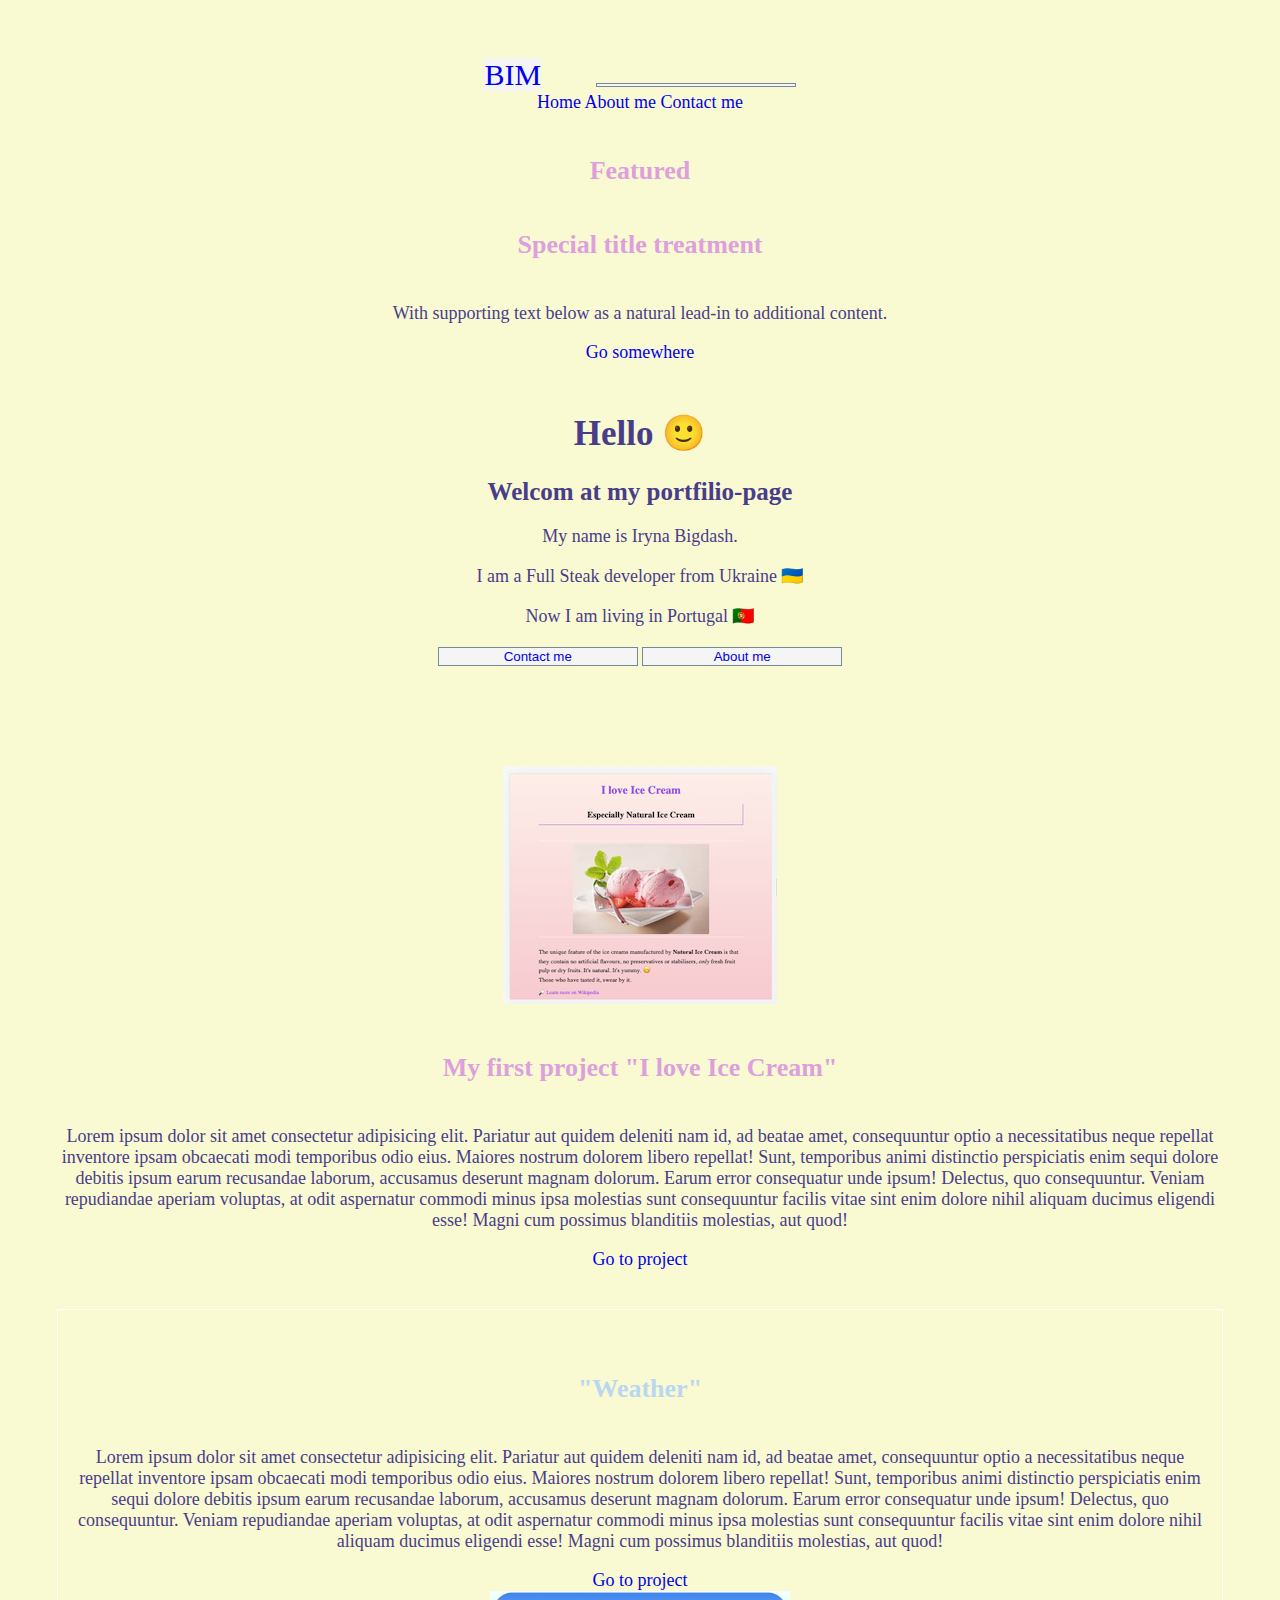
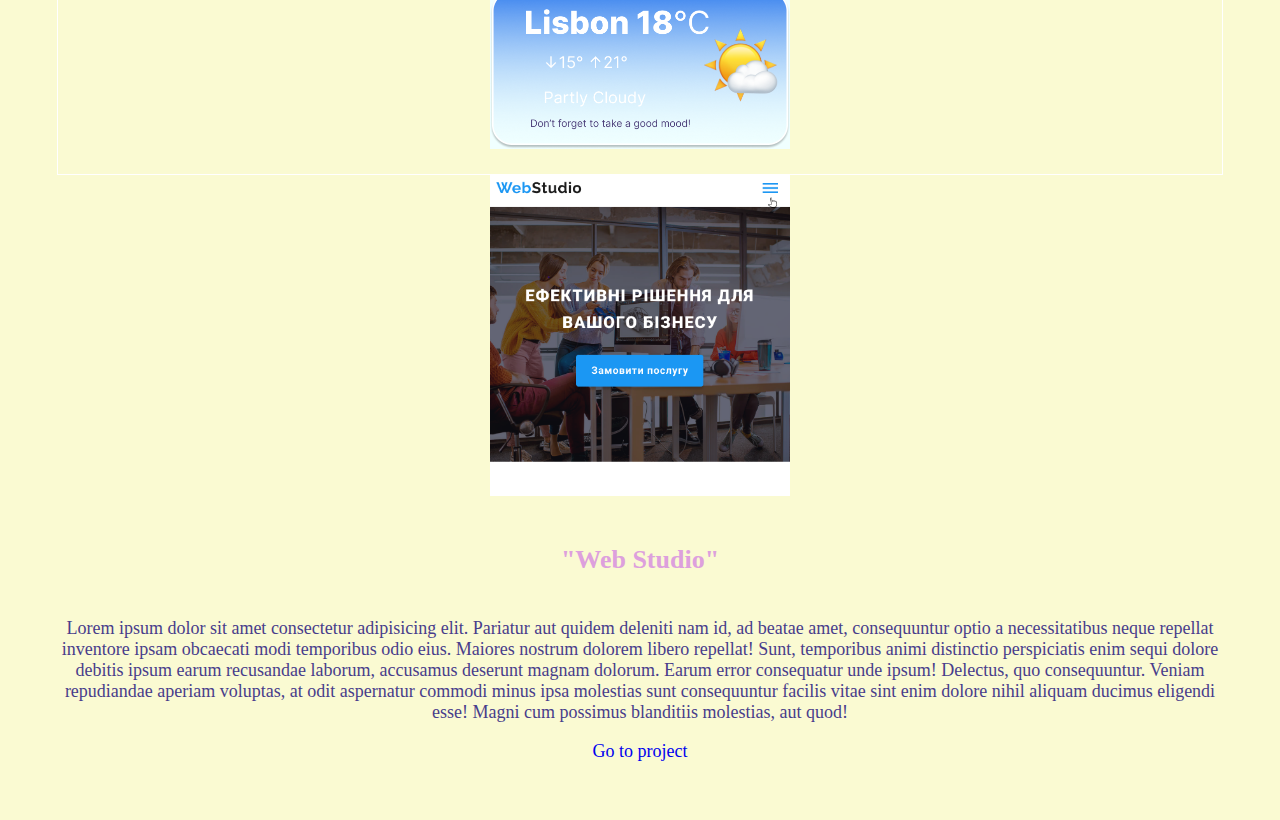
==== index.html @ 18ed6f8b "created all folders" ====
<!DOCTYPE html>
<html lang="en">
  <head>
    <meta charset="UTF-8" />
    <meta name="viewport" content="width=device-width, initial-scale=1.0" />
    <meta http-equiv="X-UA-Compatible" content="ie=edge" />
    <!-- CSS only -->
<link href="https://cdn.jsdelivr.net/npm/bootstrap@5.2.3/dist/css/bootstrap.min.css" rel="stylesheet" integrity="sha384-rbsA2VBKQhggwzxH7pPCaAqO46MgnOM80zW1RWuH61DGLwZJEdK2Kadq2F9CUG65" crossorigin="anonymous">
<!-- JavaScript Bundle with Popper -->
<script src="https://cdn.jsdelivr.net/npm/bootstrap@5.2.3/dist/js/bootstrap.bundle.min.js" integrity="sha384-kenU1KFdBIe4zVF0s0G1M5b4hcpxyD9F7jL+jjXkk+Q2h455rYXK/7HAuoJl+0I4" crossorigin="anonymous"></script>
    <title>My Portfolio</title>
    <link rel="stylesheet" href="./src/style.css" />
  </head>
  <body>
    <header>
      <nav class="navbar navbar-expand-lg navbar-dark bg-primary">
        <div class="container-fluid">
          <a class="nav-link my-logo" href="./index.html">BIM</a>
          <button
            class="navbar-toggler"
            type="button"
            data-bs-toggle="collapse"
            data-bs-target="#navbarNavAltMarkup"
            aria-controls="navbarNavAltMarkup"
            aria-expanded="false"
            aria-label="Toggle navigation">
            <span class="navbar-toggler-icon"></span>
          </button>
          <div class="collapse navbar-collapse" id="navbarNavAltMarkup">
            <div class="navbar-nav">
              <a class="nav-link active" aria-current="page" href="./index.html">Home</a>
              <a class="nav-link" href="./about-me.html"
                >About me </a>
              <a class="nav-link" href="./about-me.html#contact"
                >Contact me</a>
            </div>
          </div>
        </div>
      </nav>
    </header>
    <div class="card">
      <h5 class="card-header">Featured</h5>
      <div class="card-body">
        <h5 class="card-title">Special title treatment</h5>
        <p class="card-text">With supporting text below as a natural lead-in to additional content.</p>
        <a href="#" class="btn btn-primary">Go somewhere</a>
      </div>
    </div>
    <main>
<!-- hero -->



      <section>

    <h1>
      Hello 🙂
    </h1>
    <h2>Welcom at my portfilio-page</h2>
    <p>My name is Iryna Bigdash.</p>
    <p>I am a Full Steak developer from Ukraine 🇺🇦</p>
    <p>Now I am living in Portugal 🇵🇹</p>

    <div class="buttons gap-2">
      <button type="button">
        <a href="/about-me.html#contact">Contact me</a>
      </button>
      <button type="button">
        <a href="/about-me.html">About me</a>
      </button>
    </div>
          
    <div class="row g-5 position-relative">
      <div class="col-sm-4 mb-sm-0 p-sm-4">
        <img src="./image/icecream-project.png" class="w-70 project-img" alt="Ice Cream project">
      </div>
      <div class="col-sm-8 p-4 ps-sm-0 pl-5">
        <h5 class="mt-0">My first project "I love Ice Cream"</h5>
        <p>Lorem ipsum dolor sit amet consectetur adipisicing elit. Pariatur aut quidem deleniti nam id, ad beatae amet, consequuntur optio a necessitatibus neque repellat inventore ipsam obcaecati modi temporibus odio eius.
        Maiores nostrum dolorem libero repellat! Sunt, temporibus animi distinctio perspiciatis enim sequi dolore debitis ipsum earum recusandae laborum, accusamus deserunt magnam dolorum. Earum error consequatur unde ipsum! Delectus, quo consequuntur.
        Veniam repudiandae aperiam voluptas, at odit aspernatur commodi minus ipsa molestias sunt consequuntur facilis vitae sint enim dolore nihil aliquam ducimus eligendi esse! Magni cum possimus blanditiis molestias, aut quod!
      </p>
        <a href="https://s3.amazonaws.com/shecodesio-production/challenge_submissions/files/001/183/980/original/HW_week3.html?1664830652"  target="_blank"
        class="stretched-link">
          Go to project</a>
      </div>
    </div>
           
    <div class="row g-0 position-relative weather">
      <div class="col-sm-8 p-4 ps-sm-0">
        <h5 class="mt-0 weather-tittle">"Weather"</h5>
        <p>Lorem ipsum dolor sit amet consectetur adipisicing elit. Pariatur aut quidem deleniti nam id, ad beatae amet, consequuntur optio a necessitatibus neque repellat inventore ipsam obcaecati modi temporibus odio eius.
        Maiores nostrum dolorem libero repellat! Sunt, temporibus animi distinctio perspiciatis enim sequi dolore debitis ipsum earum recusandae laborum, accusamus deserunt magnam dolorum. Earum error consequatur unde ipsum! Delectus, quo consequuntur.
        Veniam repudiandae aperiam voluptas, at odit aspernatur commodi minus ipsa molestias sunt consequuntur facilis vitae sint enim dolore nihil aliquam ducimus eligendi esse! Magni cum possimus blanditiis molestias, aut quod!
      </p>
        <a href="https://capable-malabi-820ddb.netlify.app" target="_blank"
        class="stretched-link" >
          Go to project</a>
      </div>
      <div class="col-sm-4 mb-sm-0 p-sm-5">
        <img src="./image/Weather.png" class="w-70 project-img mt-lg-4" alt="Weather-app progect" width="300px">
      </div>
    </div>

    <div class="row g-0 position-relative">
      <div class="col-sm-4 mb-sm-0 p-sm-4">
        <img src="./image/webstudio.png" class="w-70 project-img" alt="WebStudio project" width="300px">
      </div>

      <div class="col-sm-7 p-4 ps-sm-0">
        <h5 class="mt-0">"Web Studio"</h5>
        <p>Lorem ipsum dolor sit amet consectetur adipisicing elit. Pariatur aut quidem deleniti nam id, ad beatae amet, consequuntur optio a necessitatibus neque repellat inventore ipsam obcaecati modi temporibus odio eius.
        Maiores nostrum dolorem libero repellat! Sunt, temporibus animi distinctio perspiciatis enim sequi dolore debitis ipsum earum recusandae laborum, accusamus deserunt magnam dolorum. Earum error consequatur unde ipsum! Delectus, quo consequuntur.
        Veniam repudiandae aperiam voluptas, at odit aspernatur commodi minus ipsa molestias sunt consequuntur facilis vitae sint enim dolore nihil aliquam ducimus eligendi esse! Magni cum possimus blanditiis molestias, aut quod!
      </p>
        <a href="https://iryna-bigdash.github.io/goit-markup-hw-08/" target="_blank"
        class="stretched-link">
          Go to project</a>
      </div>
    </div>
  </main>
  </body>
</html>
---- src/style.css ----
:root {
    --main-text-color: darkslateblue;
    --main-font: Georgia, "Times New Roman", Times, serif;
    --main-font-size: 18px;
    --main-background: lightgoldenrodyellow;
  }
  
  body {
    color: var(--main-text-color);
    background-color: var(--main-background);
    text-align: center;
    padding: 50px;
    font-family: var(--main-font);
    font-size: var(--main-font-size);
  }
  h1 {
    font-size: 35px;
    margin-top: 50px;
  }
  h2 {
    font-size: 25px;
  }
  h5 {
    font-size: 26px;
    font-weight: bold;
    color: plum;
    border-bottom: white;
   
  }
  button {
    width: 200px;
    border: 1px solid lightslategray;
    background-color: whitesmoke;
    color: blue;
  }
  button:hover a,
  button:focus a {
    color: whitesmoke;
  }
  a {
    text-decoration: none;
  }
  button:hover,
  button:focus {
    background-color: blue;
    border: 1px solid white;
  }
  .buttons {
    margin-bottom: 100px;
  }
  .personal-information {
    display: flex;
    justify-content: space-between;
  }
  .personal-information p {
    width: 600px;
    margin: 20px;
    padding: 20px;
  }
  .my-logo {
    font-size: 30px;
    background-color: whitesmoke;
    margin-right: 50px;
  }
  .project-img {
    background-color: azure;
  }
  .weather {
    outline: 1px solid white;
    padding: 20px;
    margin-top: 40px;
   
  }
  .weather-tittle {
    color: rgb(185, 215, 241);
  }
  .section-projects {
    text-align: start;
  }
.works-list {
  display: flex;
  gap: 60px;
  justify-content: center;
}
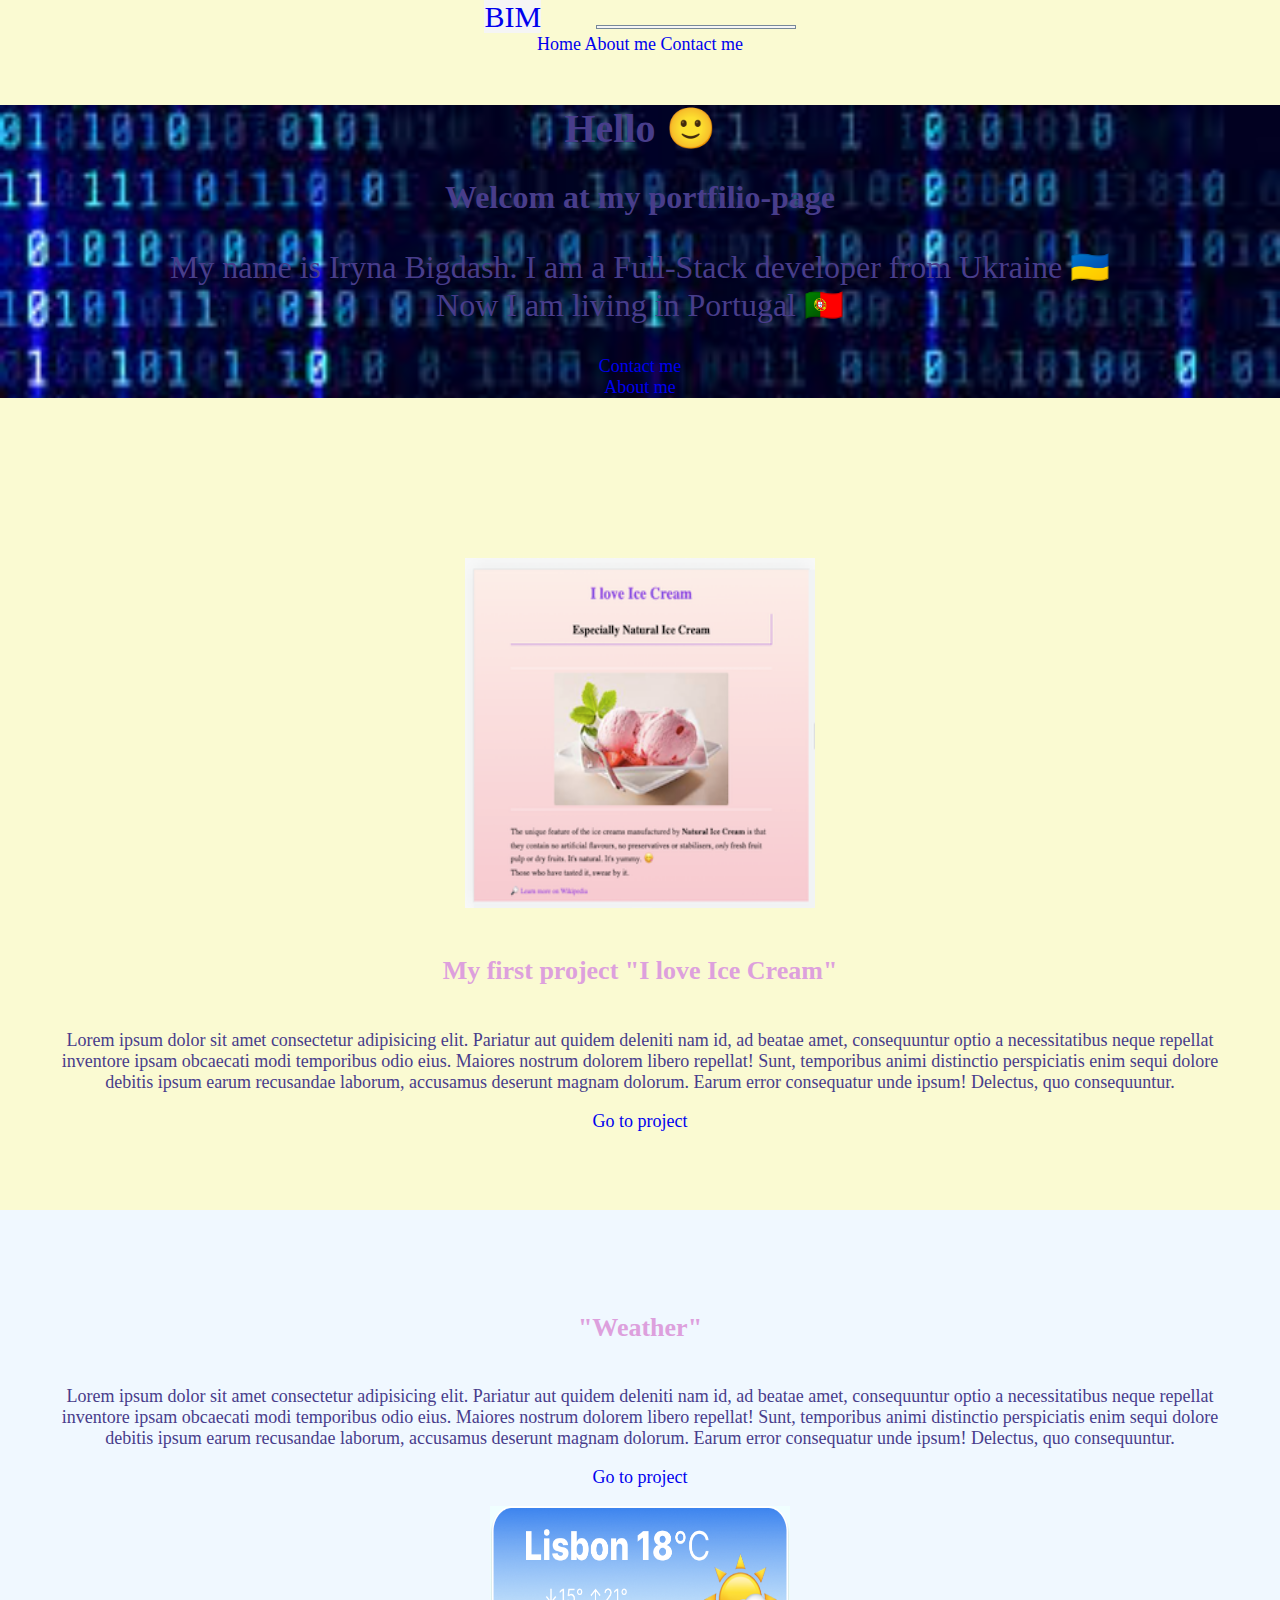
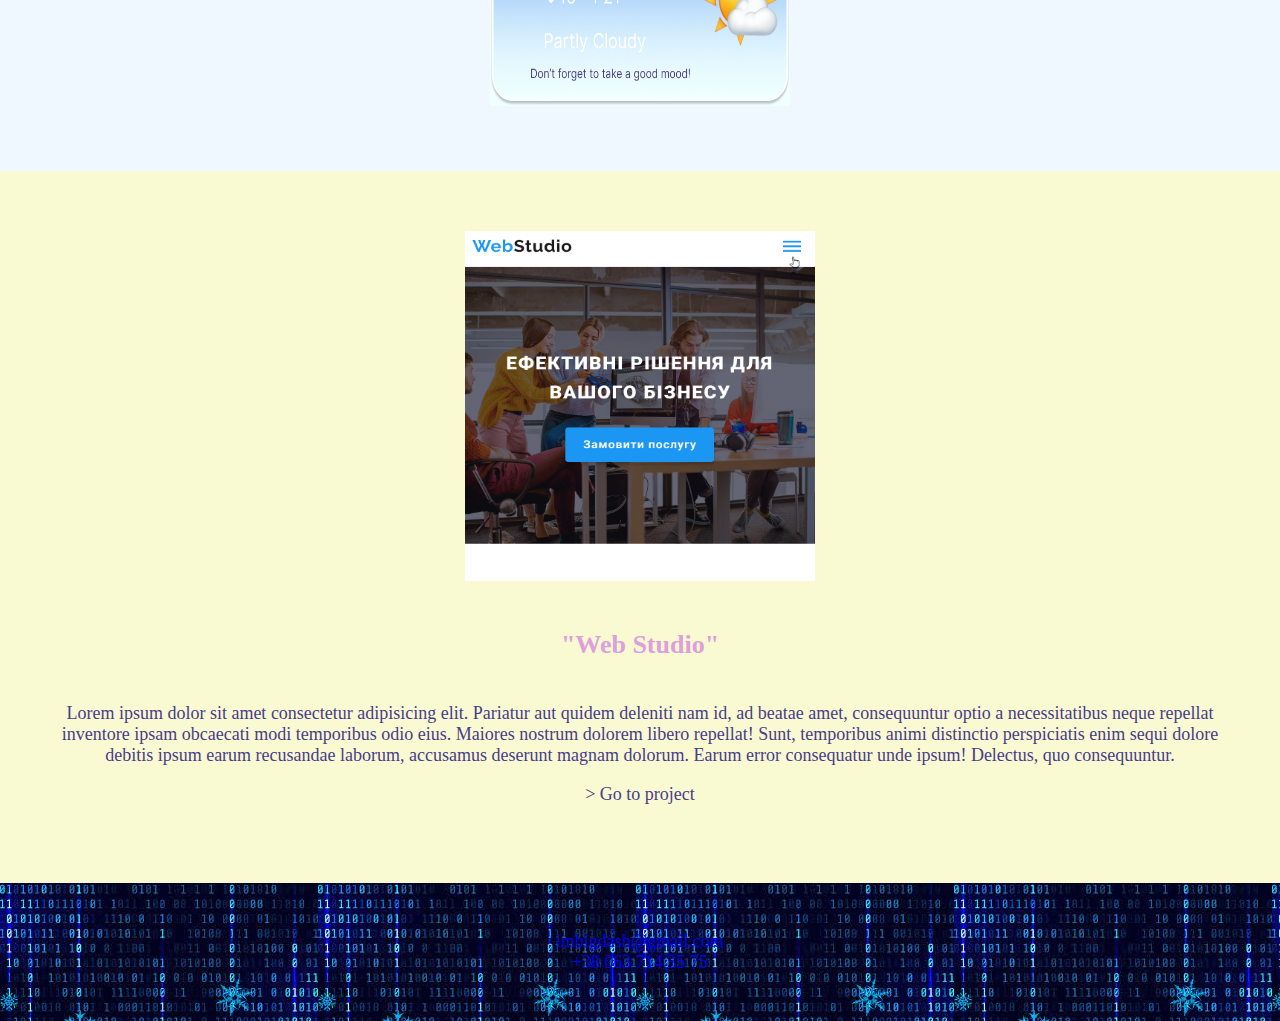
==== commit 01038b4d: "added content" ====
--- a/index.html
+++ b/index.html
@@ -1,123 +1,150 @@
 <!DOCTYPE html>
 <html lang="en">
-  <head>
-    <meta charset="UTF-8" />
-    <meta name="viewport" content="width=device-width, initial-scale=1.0" />
-    <meta http-equiv="X-UA-Compatible" content="ie=edge" />
-    <!-- CSS only -->
-<link href="https://cdn.jsdelivr.net/npm/bootstrap@5.2.3/dist/css/bootstrap.min.css" rel="stylesheet" integrity="sha384-rbsA2VBKQhggwzxH7pPCaAqO46MgnOM80zW1RWuH61DGLwZJEdK2Kadq2F9CUG65" crossorigin="anonymous">
-<!-- JavaScript Bundle with Popper -->
-<script src="https://cdn.jsdelivr.net/npm/bootstrap@5.2.3/dist/js/bootstrap.bundle.min.js" integrity="sha384-kenU1KFdBIe4zVF0s0G1M5b4hcpxyD9F7jL+jjXkk+Q2h455rYXK/7HAuoJl+0I4" crossorigin="anonymous"></script>
-    <title>My Portfolio</title>
-    <link rel="stylesheet" href="./src/style.css" />
-  </head>
-  <body>
-    <header>
-      <nav class="navbar navbar-expand-lg navbar-dark bg-primary">
-        <div class="container-fluid">
-          <a class="nav-link my-logo" href="./index.html">BIM</a>
-          <button
-            class="navbar-toggler"
-            type="button"
-            data-bs-toggle="collapse"
-            data-bs-target="#navbarNavAltMarkup"
-            aria-controls="navbarNavAltMarkup"
-            aria-expanded="false"
-            aria-label="Toggle navigation">
-            <span class="navbar-toggler-icon"></span>
-          </button>
-          <div class="collapse navbar-collapse" id="navbarNavAltMarkup">
-            <div class="navbar-nav">
-              <a class="nav-link active" aria-current="page" href="./index.html">Home</a>
-              <a class="nav-link" href="./about-me.html"
-                >About me </a>
-              <a class="nav-link" href="./about-me.html#contact"
-                >Contact me</a>
-            </div>
+
+<head>
+  <meta charset="UTF-8" />
+  <meta name="viewport" content="width=device-width, initial-scale=1.0" />
+  <meta http-equiv="X-UA-Compatible" content="ie=edge" />
+  <!-- CSS only -->
+  <link href="https://cdn.jsdelivr.net/npm/bootstrap@5.2.3/dist/css/bootstrap.min.css" rel="stylesheet"
+    integrity="sha384-rbsA2VBKQhggwzxH7pPCaAqO46MgnOM80zW1RWuH61DGLwZJEdK2Kadq2F9CUG65" crossorigin="anonymous">
+  <!-- JavaScript Bundle with Popper -->
+  <script src="https://cdn.jsdelivr.net/npm/bootstrap@5.2.3/dist/js/bootstrap.bundle.min.js"
+    integrity="sha384-kenU1KFdBIe4zVF0s0G1M5b4hcpxyD9F7jL+jjXkk+Q2h455rYXK/7HAuoJl+0I4"
+    crossorigin="anonymous"></script>
+  <title>Portfolio Bigdash Iryna</title>
+  <link rel="stylesheet" href="./src/style.css" />
+</head>
+
+<body>
+  <header>
+    <nav class="navbar navbar-expand-lg navbar-dark bg-primary">
+      <div class="container-fluid">
+        <a class="nav-link my-logo" href="./index.html">BIM</a>
+        <button class="navbar-toggler" type="button" data-bs-toggle="collapse" data-bs-target="#navbarNavAltMarkup"
+          aria-controls="navbarNavAltMarkup" aria-expanded="false" aria-label="Toggle navigation">
+          <span class="navbar-toggler-icon"></span>
+        </button>
+        <div class="collapse navbar-collapse" id="navbarNavAltMarkup">
+          <div class="navbar-nav">
+            <a class="nav-link active" aria-current="page" href="./index.html">Home</a>
+            <a class="nav-link" href="./about-me.html">About me </a>
+            <a class="nav-link " href="./about-me.html#contact">Contact me</a>
           </div>
         </div>
-      </nav>
-    </header>
-    <div class="card">
-      <h5 class="card-header">Featured</h5>
-      <div class="card-body">
-        <h5 class="card-title">Special title treatment</h5>
-        <p class="card-text">With supporting text below as a natural lead-in to additional content.</p>
-        <a href="#" class="btn btn-primary">Go somewhere</a>
+      </div>
+    </nav>
+    <div class="card greeting">
+      <div class="greeting__text">
+        <h1 class="card-header text-white">Hello 🙂</h1>
+        <h2 class="card-title text-white">Welcom at my portfilio-page</h2>
+        <p class="card-text text-white"> My name is Iryna Bigdash. I am a Full-Stack developer from Ukraine 🇺🇦 </br> Now I am
+          living in Portugal 🇵🇹</p>
+        <ul class="buttons d-flex">
+          <li><a href="./about-me.html#contact" class="btn btn-primary">Contact me</a></li>
+          <li><a href="./about-me.html" class="btn btn-primary">About me</a></li>
+        </ul>
       </div>
     </div>
-    <main>
-<!-- hero -->
+  </header>
+  <main>
+    <section class="project-icecream">
+      <div class="d-block d-md-flex gap-3 projects__thumb">
+        <a target="_blank" class="projects__link" href="https://s3.amazonaws.com/shecodesio-production/challenge_submissions/files/001/183/980/original/HW_week3.html?1664830652">
+          <img src="./image/icecream-project.png" 
+          class="project-img" 
+          alt="Ice Cream project"
+          width="350px"
+          height="350px"
+          >
+        </a>
+          <ul class="projects__description">
+            <li><h5 class="project__tittle">My first project "I love Ice Cream"</h5></li>
+            <li><p>Lorem ipsum dolor sit amet consectetur adipisicing elit. Pariatur aut quidem deleniti nam id, ad beatae
+              amet, consequuntur optio a necessitatibus neque repellat inventore ipsam obcaecati modi temporibus odio
+              eius.
+              Maiores nostrum dolorem libero repellat! Sunt, temporibus animi distinctio perspiciatis enim sequi dolore
+              debitis ipsum earum recusandae laborum, accusamus deserunt magnam dolorum. Earum error consequatur unde
+              ipsum! Delectus, quo consequuntur.
+            </p></li>
+            <li><a 
+              target="_blank" 
+              class="projects__link"
+              title="Lading page"
+              href="https://s3.amazonaws.com/shecodesio-production/challenge_submissions/files/001/183/980/original/HW_week3.html?1664830652">
+              Go to project</a></li>
+          </ul>
+      </div>
+    </section>
 
+     <section class="project-weather">
+        <div class="d-block d-md-flex gap-3 projects__thumb">
+          <ul class="projects__description">
+            <li><h5 class="text-primary">"Weather"</h5></li>
+            <li><p>Lorem ipsum dolor sit amet consectetur adipisicing elit. Pariatur aut quidem deleniti nam id, ad beatae
+              amet, consequuntur optio a necessitatibus neque repellat inventore ipsam obcaecati modi temporibus odio
+              eius.
+              Maiores nostrum dolorem libero repellat! Sunt, temporibus animi distinctio perspiciatis enim sequi dolore
+              debitis ipsum earum recusandae laborum, accusamus deserunt magnam dolorum. Earum error consequatur unde
+              ipsum! Delectus, quo consequuntur.</p></li>
+            <li><a href="https://capable-malabi-820ddb.netlify.app" target="_blank" 
+              class="projects__link">
+              Go to project</a></li>
+          </ul>
+          <a href="https://capable-malabi-820ddb.netlify.app" 
+          target="_blank" 
+          class="projects__link"
+          title="App for desktop">
+          <img src="./image/Weather.png" 
+          class="project-img" 
+          alt="Weather-app progect" 
+          width="300px"
+          height="200px">
+          </a>
+        </div>
+      </div>
+    </section>
 
+    <section>
+      <div class="d-block d-md-flex gap-3 projects__thumb">
+        <a href="https://iryna-bigdash.github.io/goit-markup-hw-08/" target="_blank" class="projects__link">
+          <img src="./image/webstudio.png" class="w-70 project-img" alt="WebStudio project" width="350px" height="350px">
+        </a>
+        <ul class="projects__description">
+          <li><h5>"Web Studio"</h5></li>
+          <li><p>Lorem ipsum dolor sit amet consectetur adipisicing elit. Pariatur aut quidem deleniti nam id, ad beatae
+            amet, consequuntur optio a necessitatibus neque repellat inventore ipsam obcaecati modi temporibus odio
+            eius.
+            Maiores nostrum dolorem libero repellat! Sunt, temporibus animi distinctio perspiciatis enim sequi dolore
+            debitis ipsum earum recusandae laborum, accusamus deserunt magnam dolorum. Earum error consequatur unde
+            ipsum! Delectus, quo consequuntur.
+          </p></li>
+          <li><a href="https://iryna-bigdash.github.io/goit-markup-hw-08/" 
+            target="_blank" 
+            class="projects__link"
+            title="Fully Responsive site"></a>
+            >
+            Go to project</a></li>
+      </div>
+    </section>
+  </main>
+  <footer class="footer">
+  <ul class="contacts list">
+        <li class="contacts__item">
+          <a
+            href="mailto:imbigdash@gmail.com"
+            lang="en"
+            class="contacts__link text-white">
+            imbigdash@gmail.com
+          </a>
+        </li>
+        <li class="contacts__item">
+          <a href="tel:+380637143575" class="contacts__link text-white">
+            +38 063 714 35 75
+          </a>
+        </li>
+      </ul>
+  </footer>
+</body>
 
-      <section>
-
-    <h1>
-      Hello 🙂
-    </h1>
-    <h2>Welcom at my portfilio-page</h2>
-    <p>My name is Iryna Bigdash.</p>
-    <p>I am a Full Steak developer from Ukraine 🇺🇦</p>
-    <p>Now I am living in Portugal 🇵🇹</p>
-
-    <div class="buttons gap-2">
-      <button type="button">
-        <a href="/about-me.html#contact">Contact me</a>
-      </button>
-      <button type="button">
-        <a href="/about-me.html">About me</a>
-      </button>
-    </div>
-          
-    <div class="row g-5 position-relative">
-      <div class="col-sm-4 mb-sm-0 p-sm-4">
-        <img src="./image/icecream-project.png" class="w-70 project-img" alt="Ice Cream project">
-      </div>
-      <div class="col-sm-8 p-4 ps-sm-0 pl-5">
-        <h5 class="mt-0">My first project "I love Ice Cream"</h5>
-        <p>Lorem ipsum dolor sit amet consectetur adipisicing elit. Pariatur aut quidem deleniti nam id, ad beatae amet, consequuntur optio a necessitatibus neque repellat inventore ipsam obcaecati modi temporibus odio eius.
-        Maiores nostrum dolorem libero repellat! Sunt, temporibus animi distinctio perspiciatis enim sequi dolore debitis ipsum earum recusandae laborum, accusamus deserunt magnam dolorum. Earum error consequatur unde ipsum! Delectus, quo consequuntur.
-        Veniam repudiandae aperiam voluptas, at odit aspernatur commodi minus ipsa molestias sunt consequuntur facilis vitae sint enim dolore nihil aliquam ducimus eligendi esse! Magni cum possimus blanditiis molestias, aut quod!
-      </p>
-        <a href="https://s3.amazonaws.com/shecodesio-production/challenge_submissions/files/001/183/980/original/HW_week3.html?1664830652"  target="_blank"
-        class="stretched-link">
-          Go to project</a>
-      </div>
-    </div>
-           
-    <div class="row g-0 position-relative weather">
-      <div class="col-sm-8 p-4 ps-sm-0">
-        <h5 class="mt-0 weather-tittle">"Weather"</h5>
-        <p>Lorem ipsum dolor sit amet consectetur adipisicing elit. Pariatur aut quidem deleniti nam id, ad beatae amet, consequuntur optio a necessitatibus neque repellat inventore ipsam obcaecati modi temporibus odio eius.
-        Maiores nostrum dolorem libero repellat! Sunt, temporibus animi distinctio perspiciatis enim sequi dolore debitis ipsum earum recusandae laborum, accusamus deserunt magnam dolorum. Earum error consequatur unde ipsum! Delectus, quo consequuntur.
-        Veniam repudiandae aperiam voluptas, at odit aspernatur commodi minus ipsa molestias sunt consequuntur facilis vitae sint enim dolore nihil aliquam ducimus eligendi esse! Magni cum possimus blanditiis molestias, aut quod!
-      </p>
-        <a href="https://capable-malabi-820ddb.netlify.app" target="_blank"
-        class="stretched-link" >
-          Go to project</a>
-      </div>
-      <div class="col-sm-4 mb-sm-0 p-sm-5">
-        <img src="./image/Weather.png" class="w-70 project-img mt-lg-4" alt="Weather-app progect" width="300px">
-      </div>
-    </div>
-
-    <div class="row g-0 position-relative">
-      <div class="col-sm-4 mb-sm-0 p-sm-4">
-        <img src="./image/webstudio.png" class="w-70 project-img" alt="WebStudio project" width="300px">
-      </div>
-
-      <div class="col-sm-7 p-4 ps-sm-0">
-        <h5 class="mt-0">"Web Studio"</h5>
-        <p>Lorem ipsum dolor sit amet consectetur adipisicing elit. Pariatur aut quidem deleniti nam id, ad beatae amet, consequuntur optio a necessitatibus neque repellat inventore ipsam obcaecati modi temporibus odio eius.
-        Maiores nostrum dolorem libero repellat! Sunt, temporibus animi distinctio perspiciatis enim sequi dolore debitis ipsum earum recusandae laborum, accusamus deserunt magnam dolorum. Earum error consequatur unde ipsum! Delectus, quo consequuntur.
-        Veniam repudiandae aperiam voluptas, at odit aspernatur commodi minus ipsa molestias sunt consequuntur facilis vitae sint enim dolore nihil aliquam ducimus eligendi esse! Magni cum possimus blanditiis molestias, aut quod!
-      </p>
-        <a href="https://iryna-bigdash.github.io/goit-markup-hw-08/" target="_blank"
-        class="stretched-link">
-          Go to project</a>
-      </div>
-    </div>
-  </main>
-  </body>
-</html>
+</html>--- a/src/style.css
+++ b/src/style.css
@@ -9,9 +9,9 @@
     color: var(--main-text-color);
     background-color: var(--main-background);
     text-align: center;
-    padding: 50px;
     font-family: var(--main-font);
     font-size: var(--main-font-size);
+    margin: 0 auto;
   }
   h1 {
     font-size: 35px;
@@ -26,6 +26,10 @@
     color: plum;
     border-bottom: white;
    
+  }
+  section {
+    padding: 60px;
+    
   }
   button {
     width: 200px;
@@ -45,18 +49,25 @@
     background-color: blue;
     border: 1px solid white;
   }
+  ul {
+    list-style: none;
+    padding: 0;
+  }
+
+  image {
+    display: block;
+  }
+  
   .buttons {
     margin-bottom: 100px;
+    gap: 10px;
+    justify-content: center;
   }
   .personal-information {
     display: flex;
     justify-content: space-between;
   }
-  .personal-information p {
-    width: 600px;
-    margin: 20px;
-    padding: 20px;
-  }
+
   .my-logo {
     font-size: 30px;
     background-color: whitesmoke;
@@ -82,5 +93,95 @@
   gap: 60px;
   justify-content: center;
 }
+.greeting {
+  background-color: deepskyblue;
+  background-image: url("/image/bgr.jpeg");
+  background-size: cover;
 
-  +}
+.card-header {
+  font-size: 40px;
+}
+.card-title,
+.card-text {
+  font-size: 32px;
+}
+.project-img {
+  margin-top: 20px;
+  margin-bottom: 20px;
+}
+@media screen and (min-width:768px) {
+  .project-img {
+    margin-top: 0px;
+    margin-bottom: 0px;
+  }
+}
+
+.project-weather {
+background-color: aliceblue;
+}
+.projects__thumb {
+  flex-direction: baseline;
+}
+.project__tittle--nomargin {
+  margin-top: 0px;
+}
+.footer {
+  background-image: url("/image/bgr.jpeg");
+  padding: 30px;
+}
+/* About-me page */
+
+.pessonal-infirmation__list {
+  /* width: 300px; */
+  justify-content: center;
+  margin-top: 30px;
+  background-color: white;
+}
+.networks-item {
+  border-radius: 50%;
+  border-color: aliceblue;
+}
+.personal-information__link {
+  width: 40px;
+  height: 40px;
+  border-radius: 50%;
+
+}
+
+.pessonal-infirmation__icon {
+  width: 30px;
+  height: 30px;
+  border-color: aliceblue;
+  background-color:white;
+  fill: rgb(156, 156, 239);
+  border-radius: 50%;
+}
+.pessonal-infirmation__icon:hover,
+.pessonal-infirmation__icon:focus {
+  background-color: rgb(156, 156, 239);
+  fill: white;
+}
+
+.pessonal-infirmation__icon--reverse {
+  background-color: rgb(156, 156, 239);
+  fill: white;
+}
+.pessonal-infirmation__icon--reverse:hover,
+.pessonal-infirmation__icon--reverse:focus {
+  background-color:white;
+  fill:  rgb(156, 156, 239);
+}
+.instagram {
+ fill: white;
+ background-color: rgb(156, 156, 239);
+  
+}
+@media screen and (min-width:768px) {
+.pessonal-infirmation {
+  justify-content: space-between;
+}
+}
+.contacts-block {
+  justify-content: center;
+}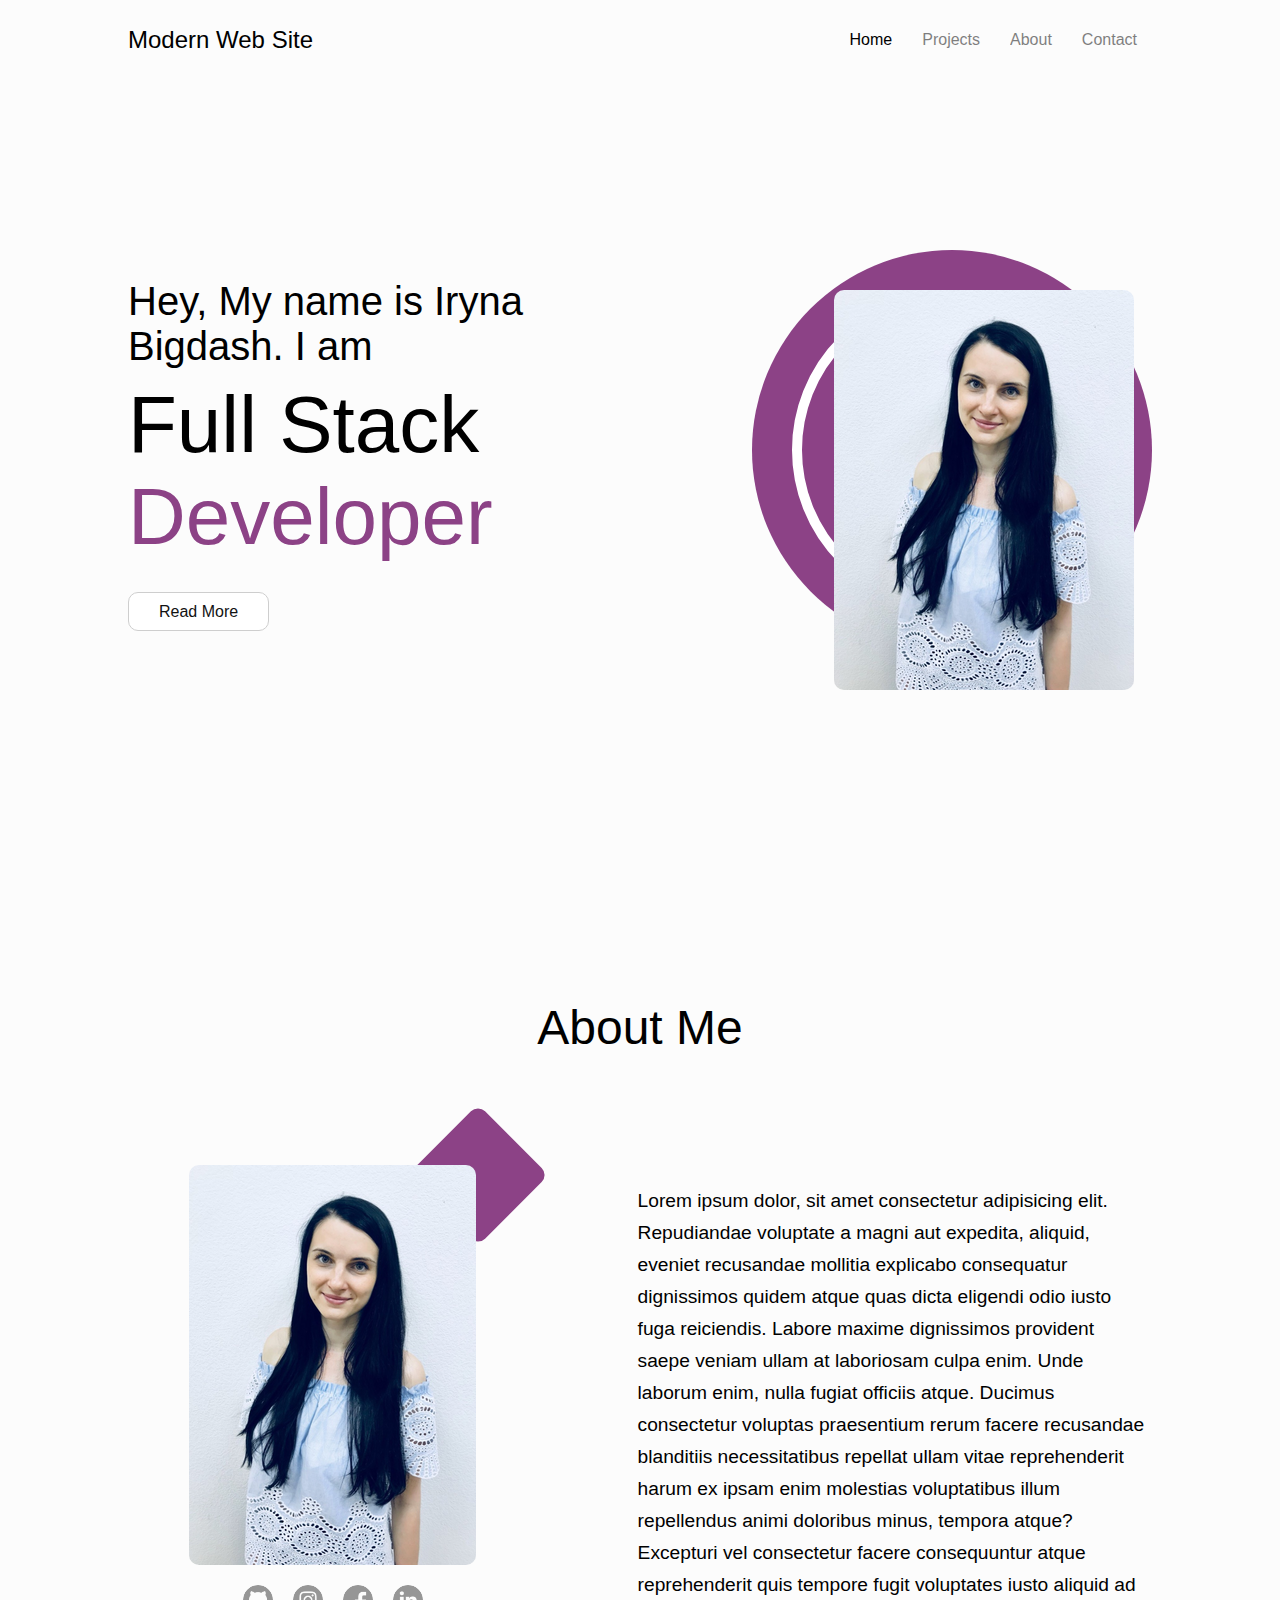
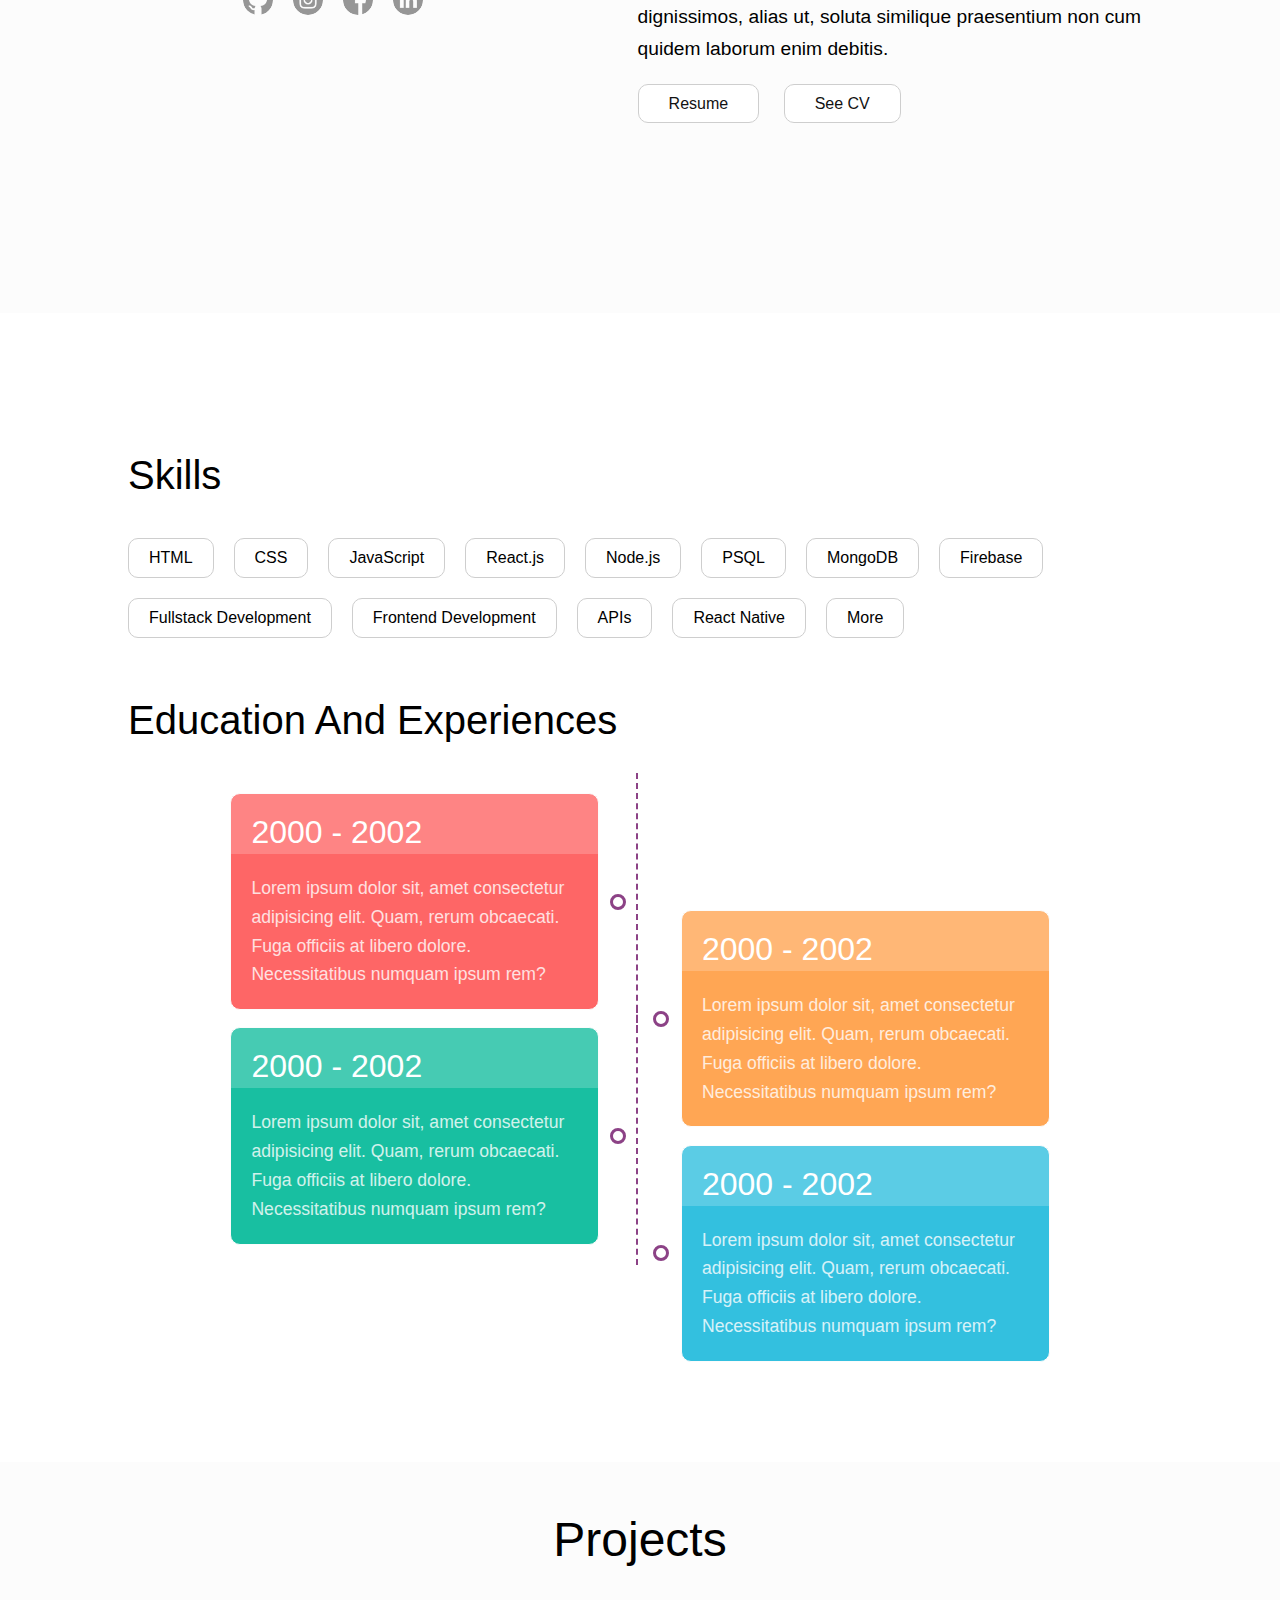
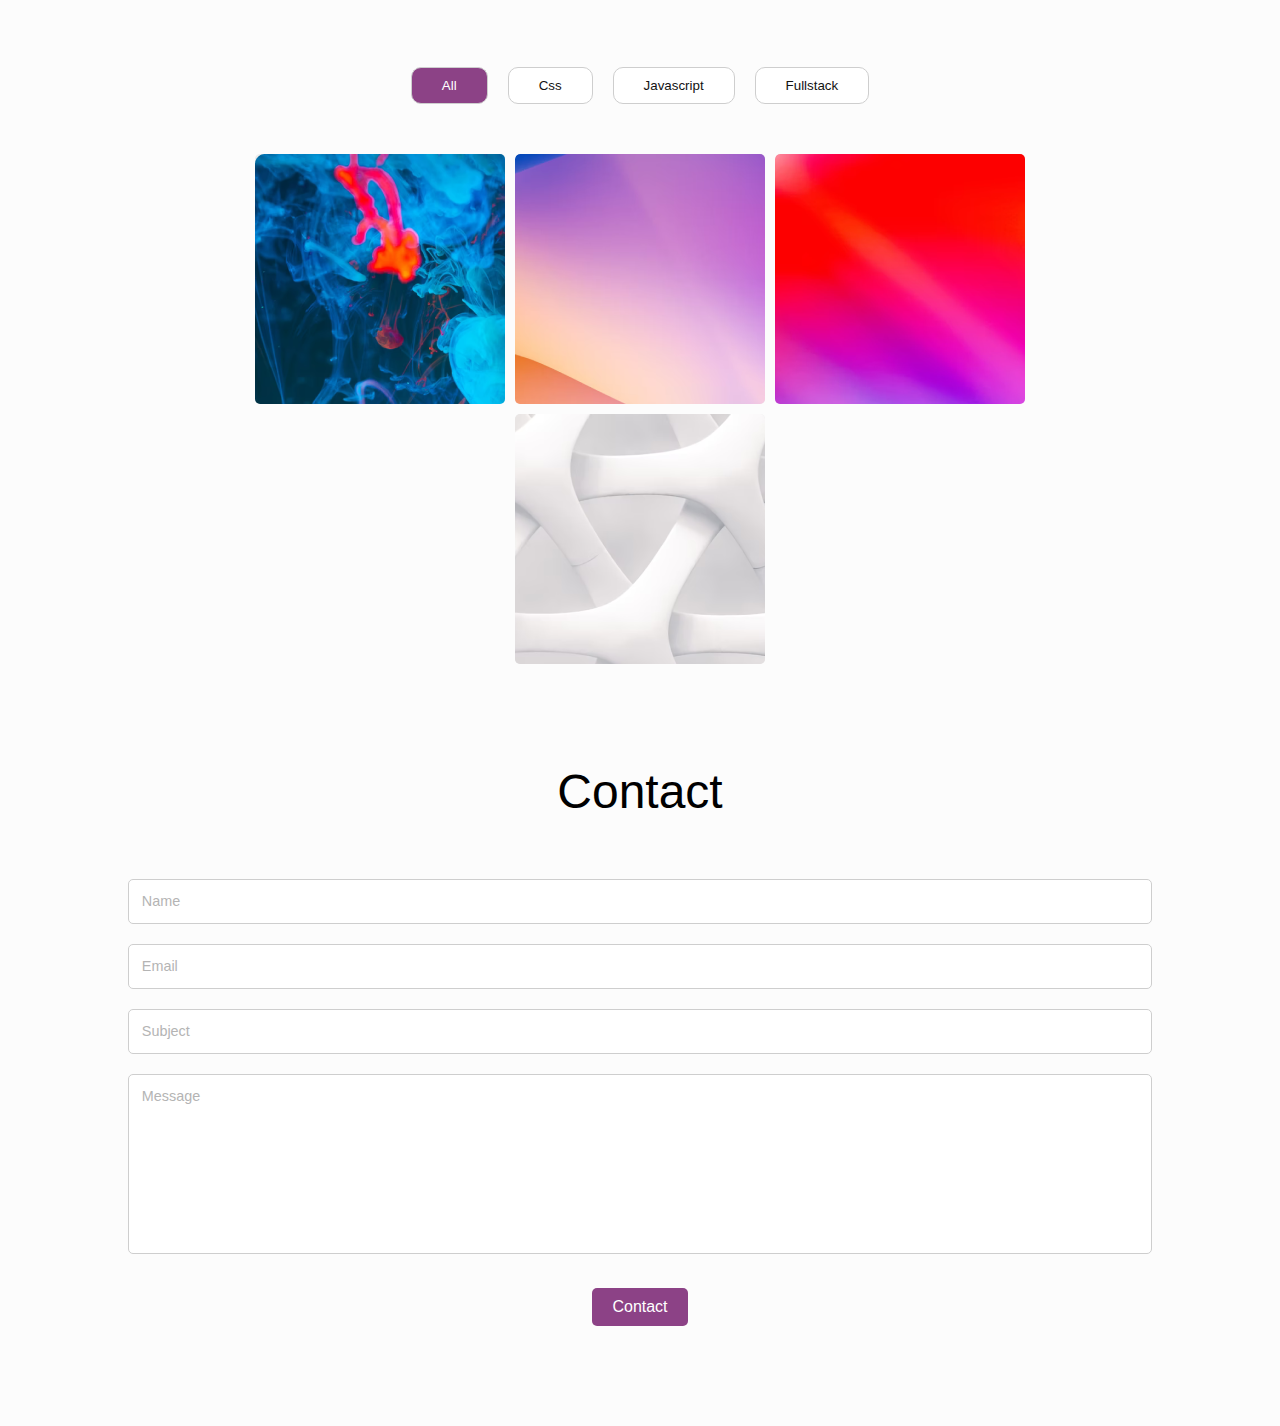
==== commit d400cdc9: "added new style" ====
--- a/index.html
+++ b/index.html
@@ -14,137 +14,153 @@
     crossorigin="anonymous"></script>
   <title>Portfolio Bigdash Iryna</title>
   <link rel="stylesheet" href="./src/style.css" />
+  
 </head>
+  <nav class="navbar">
+    <h1 class="logo">Modern Web Site</h1>
+    <ul class="nav-links-container">
+        <li class="nav-link"><a href="#home-section" class="links active">home</a></li>
+        <li class="nav-link"><a href="#project-section" class="links">projects</a></li>
+        <li class="nav-link"><a href="#about-section" class="links">about</a></li>
+        <li class="nav-link"><a href="#contact-section" class="links">contact</a></li>
+    </ul>
+</nav>
+<header class="header" id="home-section">
+  <div class="content">
+      <h1 class="header-heading">Hey, My name is Iryna Bigdash. I am
+      <span class="brand-name">full stack<span></span> <span>developer</span></span></h1>
+      <a href="#about-section" class="btn">Read more</a>
+  </div>
 
-<body>
-  <header>
-    <nav class="navbar navbar-expand-lg navbar-dark bg-primary">
-      <div class="container-fluid">
-        <a class="nav-link my-logo" href="./index.html">BIM</a>
-        <button class="navbar-toggler" type="button" data-bs-toggle="collapse" data-bs-target="#navbarNavAltMarkup"
-          aria-controls="navbarNavAltMarkup" aria-expanded="false" aria-label="Toggle navigation">
-          <span class="navbar-toggler-icon"></span>
-        </button>
-        <div class="collapse navbar-collapse" id="navbarNavAltMarkup">
-          <div class="navbar-nav">
-            <a class="nav-link active" aria-current="page" href="./index.html">Home</a>
-            <a class="nav-link" href="./about-me.html">About me </a>
-            <a class="nav-link " href="./about-me.html#contact">Contact me</a>
+  <div class="header-img-container">
+      <div class="circle"></div>
+      <img src="./image/foto.png" class="header-img" alt="My photo">
+    
+  </div>
+</header>
+<main>
+<!-- about section -->
+<section id="about-section">
+  <h1 class="heading">about me</h1>
+  <!-- about -->
+  <div class="about-container">
+      <div class="image-container">
+          <div class="square"></div>
+          <img src="./image/foto.png" 
+          class="about-img" 
+          alt="foto Bigdash Irina"
+          >
+          <div class="social-links">
+              <a href="https://github.com/Iryna-Bigdash"><img src="image/github.png" class="social-img" alt="Link to github"></a>
+              <a href="https://instagram.com/i.ris_ha"><img src="image/insta.png" class="social-img" alt=""></a>
+              <a href="https://www.facebook.com/ira.bigdash"><img src="image/fb.png" class="social-img" alt=""></a>
+              <a href="https://www.linkedin.com/in/iryna-bigdash"><img src="image/linked.png" class="social-img" alt=""></a>
           </div>
+      </div>
+
+      <!-- info part -->
+      <div class="info">
+          <p>Lorem ipsum dolor, sit amet consectetur adipisicing elit. Repudiandae voluptate a magni aut expedita, aliquid, eveniet recusandae mollitia explicabo consequatur dignissimos quidem atque quas dicta eligendi odio iusto fuga reiciendis. Labore maxime dignissimos provident saepe veniam ullam at laboriosam culpa enim. Unde laborum enim, nulla fugiat officiis atque. Ducimus consectetur voluptas praesentium rerum facere recusandae blanditiis necessitatibus repellat ullam vitae reprehenderit harum ex ipsam enim molestias voluptatibus illum repellendus animi doloribus minus, tempora atque? Excepturi vel consectetur facere consequuntur atque reprehenderit quis tempore fugit voluptates iusto aliquid ad dignissimos, alias ut, soluta similique praesentium non cum quidem laborum enim debitis.</p>
+          <a href="#" class="btn btn-info">resume</a>
+          <a href="#" class="btn btn-info">see CV</a>
+      </div>
+  </div>
+</section>
+<!-- skills part -->
+<section class="skill-section">
+<h2 class="sub-heading">skills</h2>
+
+<div class="skills">
+    <p class="skill-name">HTML</p>
+    <p class="skill-name">CSS</p>
+    <p class="skill-name">JavaScript</p>
+    <p class="skill-name">React.js</p>
+    <p class="skill-name">Node.js</p>
+    <p class="skill-name">PSQL</p>
+    <p class="skill-name">MongoDB</p>
+    <p class="skill-name">Firebase</p>
+    <p class="skill-name">Fullstack Development</p>
+    <p class="skill-name">Frontend Development</p>
+    <p class="skill-name">APIs</p>
+    <p class="skill-name">React Native</p>
+    <p class="skill-name">More</p>
+</div>
+
+<!-- time line -->
+<h2 class="sub-heading">education and experiences</h2>
+<div class="timeline-container">
+    <div class="card-container">
+        <div class="card">
+            <h1 class="card-title">2000 - 2002</h1>
+            <p class="card-body">Lorem ipsum dolor sit, amet consectetur adipisicing elit. Quam, rerum obcaecati. Fuga officiis at libero dolore. Necessitatibus numquam ipsum rem?</p>
         </div>
+    </div>
+    <div class="card-container">
+      <div class="card">
+          <h1 class="card-title">2000 - 2002</h1>
+          <p class="card-body">Lorem ipsum dolor sit, amet consectetur adipisicing elit. Quam, rerum obcaecati. Fuga officiis at libero dolore. Necessitatibus numquam ipsum rem?</p>
       </div>
-    </nav>
-    <div class="card greeting">
-      <div class="greeting__text">
-        <h1 class="card-header text-white">Hello 🙂</h1>
-        <h2 class="card-title text-white">Welcom at my portfilio-page</h2>
-        <p class="card-text text-white"> My name is Iryna Bigdash. I am a Full-Stack developer from Ukraine 🇺🇦 </br> Now I am
-          living in Portugal 🇵🇹</p>
-        <ul class="buttons d-flex">
-          <li><a href="./about-me.html#contact" class="btn btn-primary">Contact me</a></li>
-          <li><a href="./about-me.html" class="btn btn-primary">About me</a></li>
-        </ul>
-      </div>
+  </div>
+  <div class="card-container">
+    <div class="card">
+        <h1 class="card-title">2000 - 2002</h1>
+        <p class="card-body">Lorem ipsum dolor sit, amet consectetur adipisicing elit. Quam, rerum obcaecati. Fuga officiis at libero dolore. Necessitatibus numquam ipsum rem?</p>
     </div>
-  </header>
-  <main>
-    <section class="project-icecream">
-      <div class="d-block d-md-flex gap-3 projects__thumb">
-        <a target="_blank" class="projects__link" href="https://s3.amazonaws.com/shecodesio-production/challenge_submissions/files/001/183/980/original/HW_week3.html?1664830652">
-          <img src="./image/icecream-project.png" 
-          class="project-img" 
-          alt="Ice Cream project"
-          width="350px"
-          height="350px"
-          >
-        </a>
-          <ul class="projects__description">
-            <li><h5 class="project__tittle">My first project "I love Ice Cream"</h5></li>
-            <li><p>Lorem ipsum dolor sit amet consectetur adipisicing elit. Pariatur aut quidem deleniti nam id, ad beatae
-              amet, consequuntur optio a necessitatibus neque repellat inventore ipsam obcaecati modi temporibus odio
-              eius.
-              Maiores nostrum dolorem libero repellat! Sunt, temporibus animi distinctio perspiciatis enim sequi dolore
-              debitis ipsum earum recusandae laborum, accusamus deserunt magnam dolorum. Earum error consequatur unde
-              ipsum! Delectus, quo consequuntur.
-            </p></li>
-            <li><a 
-              target="_blank" 
-              class="projects__link"
-              title="Lading page"
-              href="https://s3.amazonaws.com/shecodesio-production/challenge_submissions/files/001/183/980/original/HW_week3.html?1664830652">
-              Go to project</a></li>
-          </ul>
-      </div>
-    </section>
+</div>
+<div class="card-container">
+  <div class="card">
+      <h1 class="card-title">2000 - 2002</h1>
+      <p class="card-body">Lorem ipsum dolor sit, amet consectetur adipisicing elit. Quam, rerum obcaecati. Fuga officiis at libero dolore. Necessitatibus numquam ipsum rem?</p>
+  </div>
+</div>
+    <!-- +4 more cards. -->
+</div>
+</section>
+<section id="project-section">
+    <h1 class="heading">Projects</h1>
 
-     <section class="project-weather">
-        <div class="d-block d-md-flex gap-3 projects__thumb">
-          <ul class="projects__description">
-            <li><h5 class="text-primary">"Weather"</h5></li>
-            <li><p>Lorem ipsum dolor sit amet consectetur adipisicing elit. Pariatur aut quidem deleniti nam id, ad beatae
-              amet, consequuntur optio a necessitatibus neque repellat inventore ipsam obcaecati modi temporibus odio
-              eius.
-              Maiores nostrum dolorem libero repellat! Sunt, temporibus animi distinctio perspiciatis enim sequi dolore
-              debitis ipsum earum recusandae laborum, accusamus deserunt magnam dolorum. Earum error consequatur unde
-              ipsum! Delectus, quo consequuntur.</p></li>
-            <li><a href="https://capable-malabi-820ddb.netlify.app" target="_blank" 
-              class="projects__link">
-              Go to project</a></li>
-          </ul>
-          <a href="https://capable-malabi-820ddb.netlify.app" 
-          target="_blank" 
-          class="projects__link"
-          title="App for desktop">
-          <img src="./image/Weather.png" 
-          class="project-img" 
-          alt="Weather-app progect" 
-          width="300px"
-          height="200px">
-          </a>
+    <div class="filter">
+        <button class="btn filter-btn active">all</button>
+        <button class="btn filter-btn">css</button>
+        <button class="btn filter-btn">javascript</button>
+        <button class="btn filter-btn">fullstack</button>
+    </div>
+
+    <!--  project cards -->
+    <div class="project-container">
+        <div class="project-card">
+            <div class="project-wrapper">
+                <div class="project-thumbnail">
+                    <img src="./image/close.png" class="close-btn" alt="">
+                    <img src="./image/project-1.png" class="project-img" alt="">
+                    <span class="tags">#javascript, #css, #fullstack</span>
+                </div>
+
+                <div class="project-body">
+                    <h1 class="project-name">project 1</h1>
+                    <p class="project-detail">Lorem ipsum dolor sit amet consectetur adipisicing elit. Nulla eum et veniam eos ratione accusantium aut, accusamus deserunt quis dolores.</p>
+                    <a href="#" class="btn">github</a>
+                    <a href="#" class="btn">see live</a>
+                </div>
+            </div>
         </div>
-      </div>
-    </section>
-
-    <section>
-      <div class="d-block d-md-flex gap-3 projects__thumb">
-        <a href="https://iryna-bigdash.github.io/goit-markup-hw-08/" target="_blank" class="projects__link">
-          <img src="./image/webstudio.png" class="w-70 project-img" alt="WebStudio project" width="350px" height="350px">
-        </a>
-        <ul class="projects__description">
-          <li><h5>"Web Studio"</h5></li>
-          <li><p>Lorem ipsum dolor sit amet consectetur adipisicing elit. Pariatur aut quidem deleniti nam id, ad beatae
-            amet, consequuntur optio a necessitatibus neque repellat inventore ipsam obcaecati modi temporibus odio
-            eius.
-            Maiores nostrum dolorem libero repellat! Sunt, temporibus animi distinctio perspiciatis enim sequi dolore
-            debitis ipsum earum recusandae laborum, accusamus deserunt magnam dolorum. Earum error consequatur unde
-            ipsum! Delectus, quo consequuntur.
-          </p></li>
-          <li><a href="https://iryna-bigdash.github.io/goit-markup-hw-08/" 
-            target="_blank" 
-            class="projects__link"
-            title="Fully Responsive site"></a>
-            >
-            Go to project</a></li>
-      </div>
-    </section>
-  </main>
-  <footer class="footer">
-  <ul class="contacts list">
-        <li class="contacts__item">
-          <a
-            href="mailto:imbigdash@gmail.com"
-            lang="en"
-            class="contacts__link text-white">
-            imbigdash@gmail.com
-          </a>
-        </li>
-        <li class="contacts__item">
-          <a href="tel:+380637143575" class="contacts__link text-white">
-            +38 063 714 35 75
-          </a>
-        </li>
-      </ul>
-  </footer>
+    </div>
+</section>
+<section id="contact-section">
+  <h1 class="heading">contact</h1>
+  <div class="modal-form-container">
+  <form class="form modal-form" data-netlify="true">
+      <input type="text" placeholder="name">
+      <input type="email" placeholder="email">
+      <input type="text" placeholder="subject">
+      <textarea placeholder="message"></textarea>
+      <button class="contact-btn modal-form-btn">contact</button>
+  </form>
+</div>
+</section>
+</main>
+<script src="./src/app.js"></script>
+<script src="./src/project.js"></script>
+<script src="./src/form.js"></script>
 </body>
-
-</html>+</html>
--- a/src/style.css
+++ b/src/style.css
@@ -1,187 +1,549 @@
-:root {
-    --main-text-color: darkslateblue;
-    --main-font: Georgia, "Times New Roman", Times, serif;
-    --main-font-size: 18px;
-    --main-background: lightgoldenrodyellow;
-  }
-  
-  body {
-    color: var(--main-text-color);
-    background-color: var(--main-background);
-    text-align: center;
-    font-family: var(--main-font);
-    font-size: var(--main-font-size);
-    margin: 0 auto;
-  }
-  h1 {
-    font-size: 35px;
-    margin-top: 50px;
-  }
-  h2 {
-    font-size: 25px;
-  }
-  h5 {
-    font-size: 26px;
-    font-weight: bold;
-    color: plum;
-    border-bottom: white;
-   
-  }
-  section {
-    padding: 60px;
-    
-  }
-  button {
-    width: 200px;
-    border: 1px solid lightslategray;
-    background-color: whitesmoke;
-    color: blue;
-  }
-  button:hover a,
-  button:focus a {
-    color: whitesmoke;
-  }
-  a {
-    text-decoration: none;
-  }
-  button:hover,
-  button:focus {
-    background-color: blue;
-    border: 1px solid white;
-  }
-  ul {
-    list-style: none;
-    padding: 0;
-  }
-
-  image {
-    display: block;
-  }
-  
-  .buttons {
-    margin-bottom: 100px;
-    gap: 10px;
-    justify-content: center;
-  }
-  .personal-information {
-    display: flex;
-    justify-content: space-between;
-  }
-
-  .my-logo {
-    font-size: 30px;
-    background-color: whitesmoke;
-    margin-right: 50px;
-  }
-  .project-img {
-    background-color: azure;
-  }
-  .weather {
-    outline: 1px solid white;
-    padding: 20px;
-    margin-top: 40px;
-   
-  }
-  .weather-tittle {
-    color: rgb(185, 215, 241);
-  }
-  .section-projects {
-    text-align: start;
-  }
-.works-list {
-  display: flex;
-  gap: 60px;
+*{
+  margin: 0;
+  padding: 0;
+  box-sizing: border-box;
+}
+
+body{
+  margin: auto;
+  width: 100%;
+  position: relative;
+  background-color: #fcfcfc;
+  font-family: 'Roboto', sans-serif;
+}
+
+html{
+  scroll-behavior: smooth;
+}
+
+::selection{
+  background: #8c428630;
+}
+
+/* navbar */
+
+.navbar{
+  position: fixed;
+  top: 0;
+  left: 0;
+  z-index: 3;
+  width: 100%;
+  height: 80px;
+  padding: 0 10vw;
+  display: flex;
+  justify-content: space-between;
+  align-items: center;
+  background: #fcfcfc;
+}
+
+.logo{
+  font-size: 1.5rem;
+  font-weight: 300;
+}
+
+.nav-links-container{
+  display: flex;
+  list-style: none;
+}
+
+.links{
+  text-decoration: none;
+  color: #000;
+  margin: 0 5px;
+  padding: 10px;
+  text-transform: capitalize;
+  font-size: 1rem;
+  opacity: 0.5;
+  transition: .5s;
+}
+
+.links.active, .links:hover{
+  opacity: 1;
+}
+
+/* header */
+
+.header{
+  width: 100%;
+  height: 100vh;
+  padding: 0 10vw;
+  display: flex;
+  justify-content: space-between;
+  align-items: center;
+  gap: 50px;
+}
+
+.header-heading{
+  font-size: 2.5rem;
+  font-weight: 300;
+  margin-bottom: 40px;
+}
+
+.header-heading .brand-name{
+  display: block;
+  text-transform: capitalize;
+  font-size: 5rem;
+  margin: 10px 0;
+  font-weight: 400;
+}
+
+.brand-name span{
+  color: #8c4286;
+}
+
+.btn{
+  color: #121212;
+  text-decoration: none;
+  cursor: pointer;
+  background: #fff;
+  border: 1px solid #cecece;
+  border-radius: 10px;
+  padding: 10px 30px;
+  text-transform: capitalize;
+  transition: .5s;
+  margin-right: 20px;
+}
+
+.header-img-container{
+  display: flex;
   justify-content: center;
-}
-.greeting {
-  background-color: deepskyblue;
-  background-image: url("/image/bgr.jpeg");
-  background-size: cover;
-
-}
-.card-header {
-  font-size: 40px;
-}
-.card-title,
-.card-text {
-  font-size: 32px;
-}
-.project-img {
+  align-items: center;
+  position: relative;
+}
+
+.header-img{
+  position: absolute;
+  top: 60%;
+  left: 60%;
+  transform: translate(-50%, -50%);
+  width: 300px;
+  height: 400px;
+  object-fit: cover;
+  border-radius: 10px;
+}
+
+.circle{
+  width: 400px;
+  height: 400px;
+  border-radius: 50%;
+  background: #8c4286;
+  margin-left: 20px;
+  position: relative;
+  user-select: none;
+}
+
+.circle::before{
+  content: '';
+  position: absolute;
+  top: 40px;
+  left: 40px;
+  bottom: 40px;
+  right: 40px;
+  border: 10px solid #fff;
+  border-radius: 50%;
+}
+/* about section */
+
+#about-section{
+  position: relative;
+  padding: 100px 10vw;
+}
+
+.heading{
+  text-align: center;
+  text-transform: capitalize;
+  font-size: 3rem;
+  font-weight: 300;
+  margin-bottom: 100px;
+}
+
+.about-container{
+  width: 100%;
+  margin: 50px 0 100px;
+  display: flex;
+  gap: 100px;
+}
+
+.image-container{
+  width: 40%;
+  position: relative;
+}
+
+.about-img{
+  width: 70%;
+  height: 400px;
+  display: block;
+  object-fit: cover;
+  margin: 10px auto;
+  border-radius: 10px;
+}
+
+.square{
+  width: 100px;
+  height: 100px;
+  border-radius: 10px;
+  background: #8c4286;
+  position: absolute;
+  right: 10px;
+  top: -30px;
+  z-index: -1;
+  transform: rotate(45deg);
+}
+
+.social-links{
   margin-top: 20px;
-  margin-bottom: 20px;
-}
-@media screen and (min-width:768px) {
-  .project-img {
-    margin-top: 0px;
-    margin-bottom: 0px;
-  }
-}
-
-.project-weather {
-background-color: aliceblue;
-}
-.projects__thumb {
-  flex-direction: baseline;
-}
-.project__tittle--nomargin {
-  margin-top: 0px;
-}
-.footer {
-  background-image: url("/image/bgr.jpeg");
-  padding: 30px;
-}
-/* About-me page */
-
-.pessonal-infirmation__list {
-  /* width: 300px; */
+  display: flex;
+  gap: 20px;
   justify-content: center;
-  margin-top: 30px;
-  background-color: white;
-}
-.networks-item {
-  border-radius: 50%;
-  border-color: aliceblue;
-}
-.personal-information__link {
-  width: 40px;
-  height: 40px;
-  border-radius: 50%;
-
-}
-
-.pessonal-infirmation__icon {
+}
+
+.social-img{
   width: 30px;
   height: 30px;
-  border-color: aliceblue;
-  background-color:white;
-  fill: rgb(156, 156, 239);
+  opacity: .4;
+  transition: .5s;
   border-radius: 50%;
 }
-.pessonal-infirmation__icon:hover,
-.pessonal-infirmation__icon:focus {
-  background-color: rgb(156, 156, 239);
-  fill: white;
-}
-
-.pessonal-infirmation__icon--reverse {
-  background-color: rgb(156, 156, 239);
-  fill: white;
-}
-.pessonal-infirmation__icon--reverse:hover,
-.pessonal-infirmation__icon--reverse:focus {
-  background-color:white;
-  fill:  rgb(156, 156, 239);
-}
-.instagram {
- fill: white;
- background-color: rgb(156, 156, 239);
-  
-}
-@media screen and (min-width:768px) {
-.pessonal-infirmation {
-  justify-content: space-between;
-}
-}
-.contacts-block {
+
+.social-img:hover{
+  opacity: 1;
+}
+
+.info{
+  width: 50%;
+}
+.btn-info:hover,
+.btn-info:focus {
+  background-color: #8c4286;
+ border-color: #000;
+ color: #fcfcfc;
+}
+
+.info p{
+  font-size: 1.2rem;
+  line-height: 2rem;
+  margin: 30px 0;
+}
+
+/* skills */
+
+.sub-heading{
+  font-size: 2.5rem;
+  font-weight: 300;
+  margin: 40px 0;
+  text-transform: capitalize;
+}
+.skill-section {
+  position: relative;
+  padding: 100px 10vw;
+  background: #fff;
+}
+
+.skills{
+  display: flex;
+  flex-wrap: wrap;
+  gap: 20px;
+  margin-bottom: 60px;
+
+}
+
+.skill-name{
+  padding: 10px 20px;
+  background: #fff;
+  border: 1px solid #cecece;
+  cursor: pointer;
+  transition: .2s;
+  border-radius: 10px;
+}
+
+.skill-name:hover{
+  color: #fff;
+  background-color: #8c4286;
+}
+
+/* time line */
+
+.timeline-container{
+  width: 100%;
+  position: relative;
+}
+
+.card-container{
+  width: 100%;
+  padding: 0 10%;
+  margin-top: -100px;
+}
+
+.card{
+  display: block;
+  width: 45%;
+  min-height: 200px;
+  min-width: 300px;
+  background: #000;
+  color: #fff;
+  border: 1px solid #fcfcfc;
+  border-radius: 10px;
+  position: relative;
+}
+
+.card-container:nth-child(1) .card{
+  margin-top: 150px;
+  background-color: #fe6666;
+}
+
+.card-container:nth-child(2) .card{
+  background-color: #ffa654;
+}
+
+.card-container:nth-child(3) .card{
+  background-color: #18bfa1;
+}
+
+.card-container:nth-child(4) .card{
+  background-color: #33c0df;
+}
+
+.card-container:nth-child(5) .card{
+  background-color: #cb3bb4;
+}
+
+.card-container:nth-child(even) .card{
+  margin-left: auto;
+}
+
+.card-title{
+  width: 100%;
+  height: 60px;
+  font-weight: 300;
+  background: rgba(255, 255, 255, 0.2);
+  padding: 20px;
+}
+
+.card-body{
+  padding: 20px;
+  font-size: 1.1rem;
+  line-height: 1.8rem;
+  opacity: 0.8;
+  font-weight: 300;
+}
+
+.card-container:nth-child(odd) .card::after{
+  content: '';
+  position: absolute;
+  height: 120%;
+  right: -11%;
+  top: 50%;
+  border-right: 2px dashed #8c4286;
+  transform: translateY(-50%);
+}
+
+.card-container .card::before{
+  content: '';
+  position: absolute;
+  width: 10px;
+  height: 10px;
+  right: -7.5%;
+  top: 50%;
+  transform: translateY(-50%);
+  border-radius: 50%;
+  border: 3px solid #8c4286;
+}
+
+.card-container:nth-child(even) .card::before{
+  left: -8%;
+}
+
+/* project section */
+
+#project-section{
+  position: relative;
+  margin: 50px 0;
+  padding: 0 10vw;
+}
+
+.filter{
+  display: flex;
   justify-content: center;
+  gap: 20px;
+  flex-wrap: wrap;
+  margin-bottom: 50px;
+}
+
+.filter-btn{
+  margin-right: 0;
+}
+
+.filter-btn.active{
+  background: #8c4286;
+  color: #fff;
+}
+
+.project-container{
+  width: 100%;
+  display: flex;
+  flex-wrap: wrap;
+  gap: 10px;
+  position: relative;
+  justify-content: center;
+}
+
+.project-card{
+  width: 250px;
+  height: 250px;
+  overflow: hidden;
+  display: flex;
+  background: #ebebeb;
+  transition: .5s;
+  border-radius: 5px;
+  position: relative;
+}
+
+.project-thumbnail{
+  width: 100%;
+  position: relative;
+  border-radius: 5px;
+  overflow: hidden;
+}
+
+.close-btn{
+  position: absolute;
+  top: 20px;
+  left: 20px;
+  width: 20px;
+  cursor: pointer;
+  display: none;
+}
+
+.project-image{
+  width: 100%;
+  height: 100%;
+  object-fit: cover;
+}
+
+.project-card.active{
+  border: 1px solid #cecece;
+}
+
+.project-wrapper{
+  transition: 1s;
+}
+
+.project-card.blur{
+  filter: blur(5px);
+}
+
+.project-card.active .project-wrapper{
+  position: fixed;
+  top: 0;
+  left: 0;
+  z-index: 2;
+  width: 100%;
+  height: 100vh;
+  display: flex;
+  justify-content: center;
+  align-items: center;
+  gap: 20px;
+  background: rgba(0,0,0, 0.1);
+}
+
+.project-card.active .project-thumbnail{
+  width: 300px;
+  height: 300px;
+}
+
+.project-card.active .close-btn{
+  display: block;
+}
+
+.project-card.active .tags{
+  position: absolute;
+  bottom: 10px;
+  z-index: 2;
+  left: 10px;
+  color: #fff;
+  opacity: .9;
+}
+
+.project-body{
+  display: none;
+}
+
+.project-card.active .project-body{
+  display: block;
+  width: 300px;
+  height: 300px;
+  background: #fff;
+  border-radius: 5px;
+  padding: 30px;
+  border: 1px solid #cecece;
+}
+
+.project-name{
+  font-size: 2rem;
+  font-weight: 300;
+  text-transform: capitalize;
+}
+
+.project-detail{
+  font-size: 16px;
+  line-height: 20px;
+  margin: 20px 0;
+}
+
+.project-body .btn{
+  display: inline-block;
+  margin-top: 10px;
+  margin-right: 5px;
+  padding: 10px 20px;
+}
+
+/* contact section */
+
+#contact-section{
+  margin: 100px 0;
+  padding: 0 10vw;
+}
+.modal-form-container {
+  text-align: center;
+}
+
+.form{
+  width: 100%;
+  margin-top: -50px;
+}
+
+input, textarea{
+  width: 100%;
+  height: 5vh;
+  font-size: .9rem;
+  padding: 1vw;
+  background-color: #fff;
+  border: 1px solid #cecece;
+  border-radius: 5px;
+  margin: 10px 0;
+  outline: none;
+}
+
+::placeholder{
+  color: #b4b4b4;
+  text-transform: capitalize;
+}
+
+textarea{
+  height: 20vh;
+  font-family: 'roboto', sans-serif;
+  resize: none;
+}
+
+.contact-btn{
+  padding: 10px 20px;
+  background: #8c4286;
+  color: #fff;
+  border: none;
+  outline: none;
+  font-size: 1rem;
+  text-transform: capitalize;
+  cursor: pointer;
+  border-radius: 5px;
+  margin-top: 20px;
 }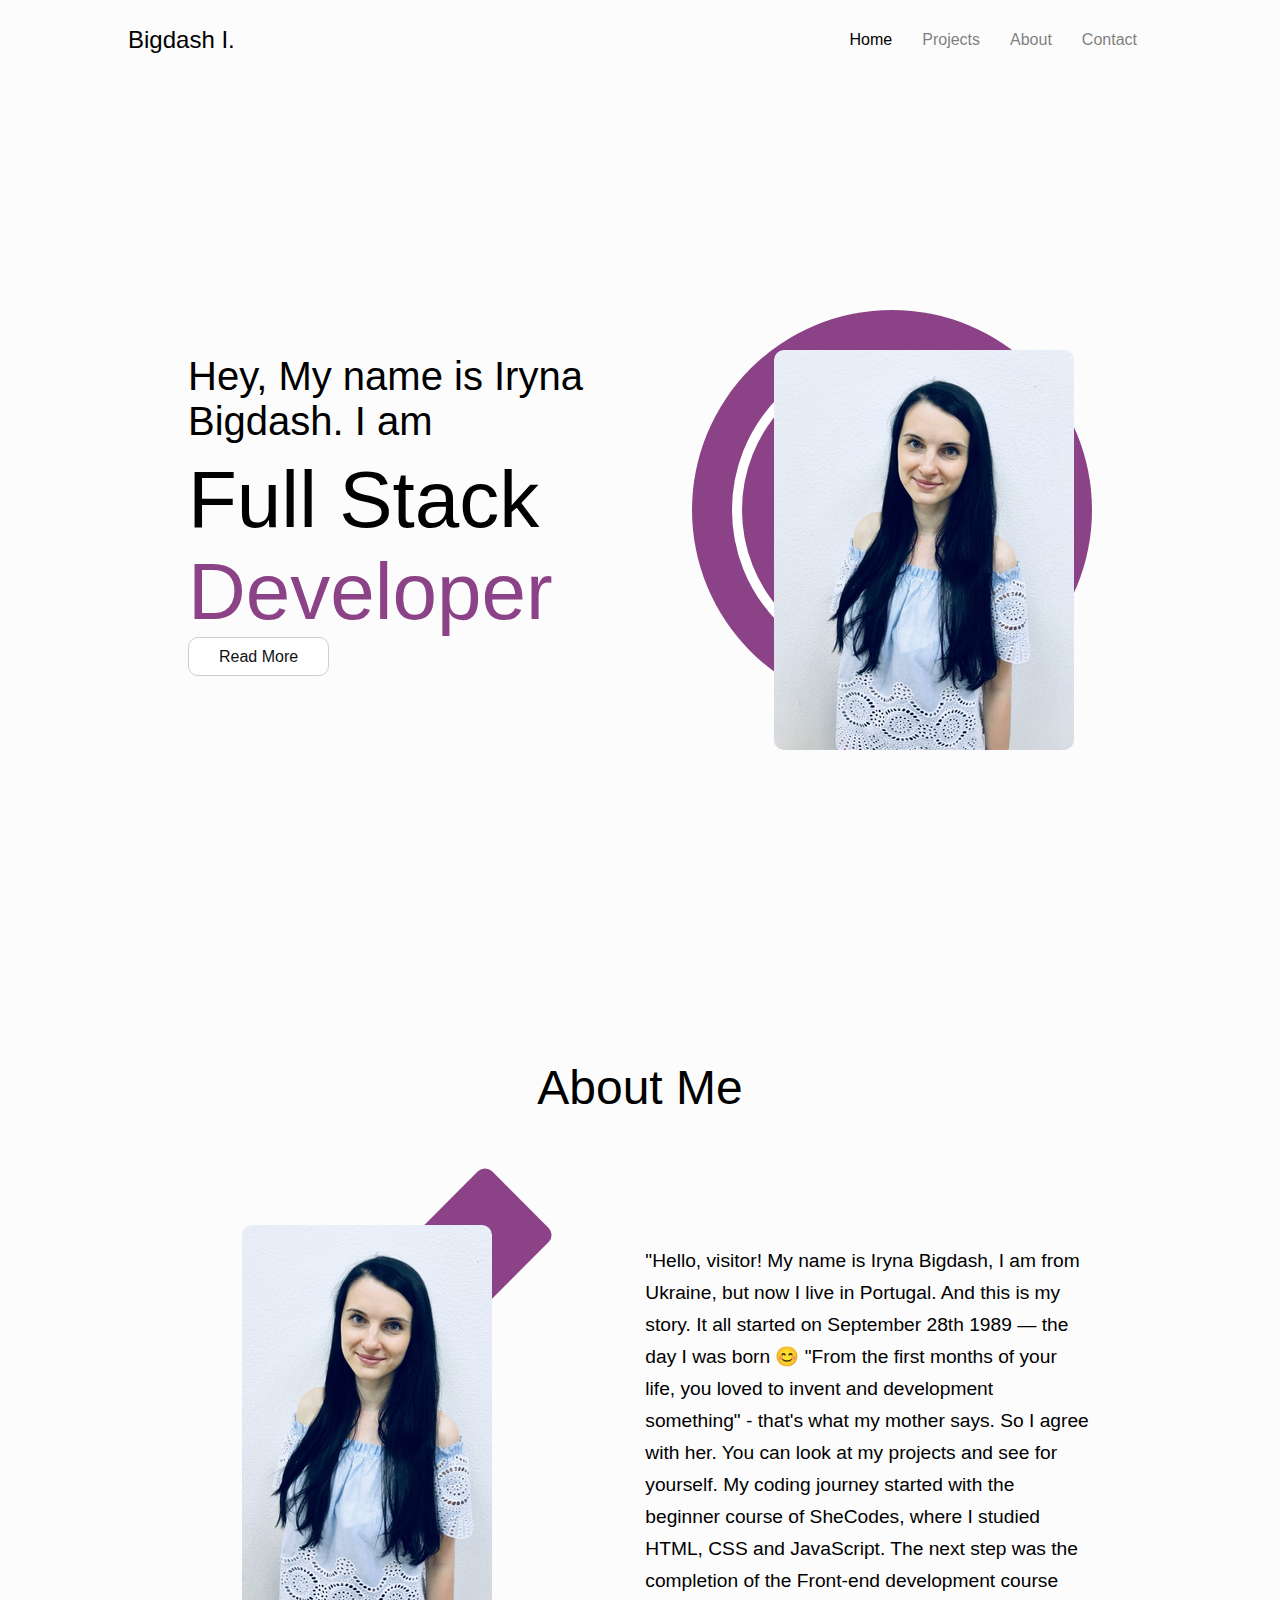
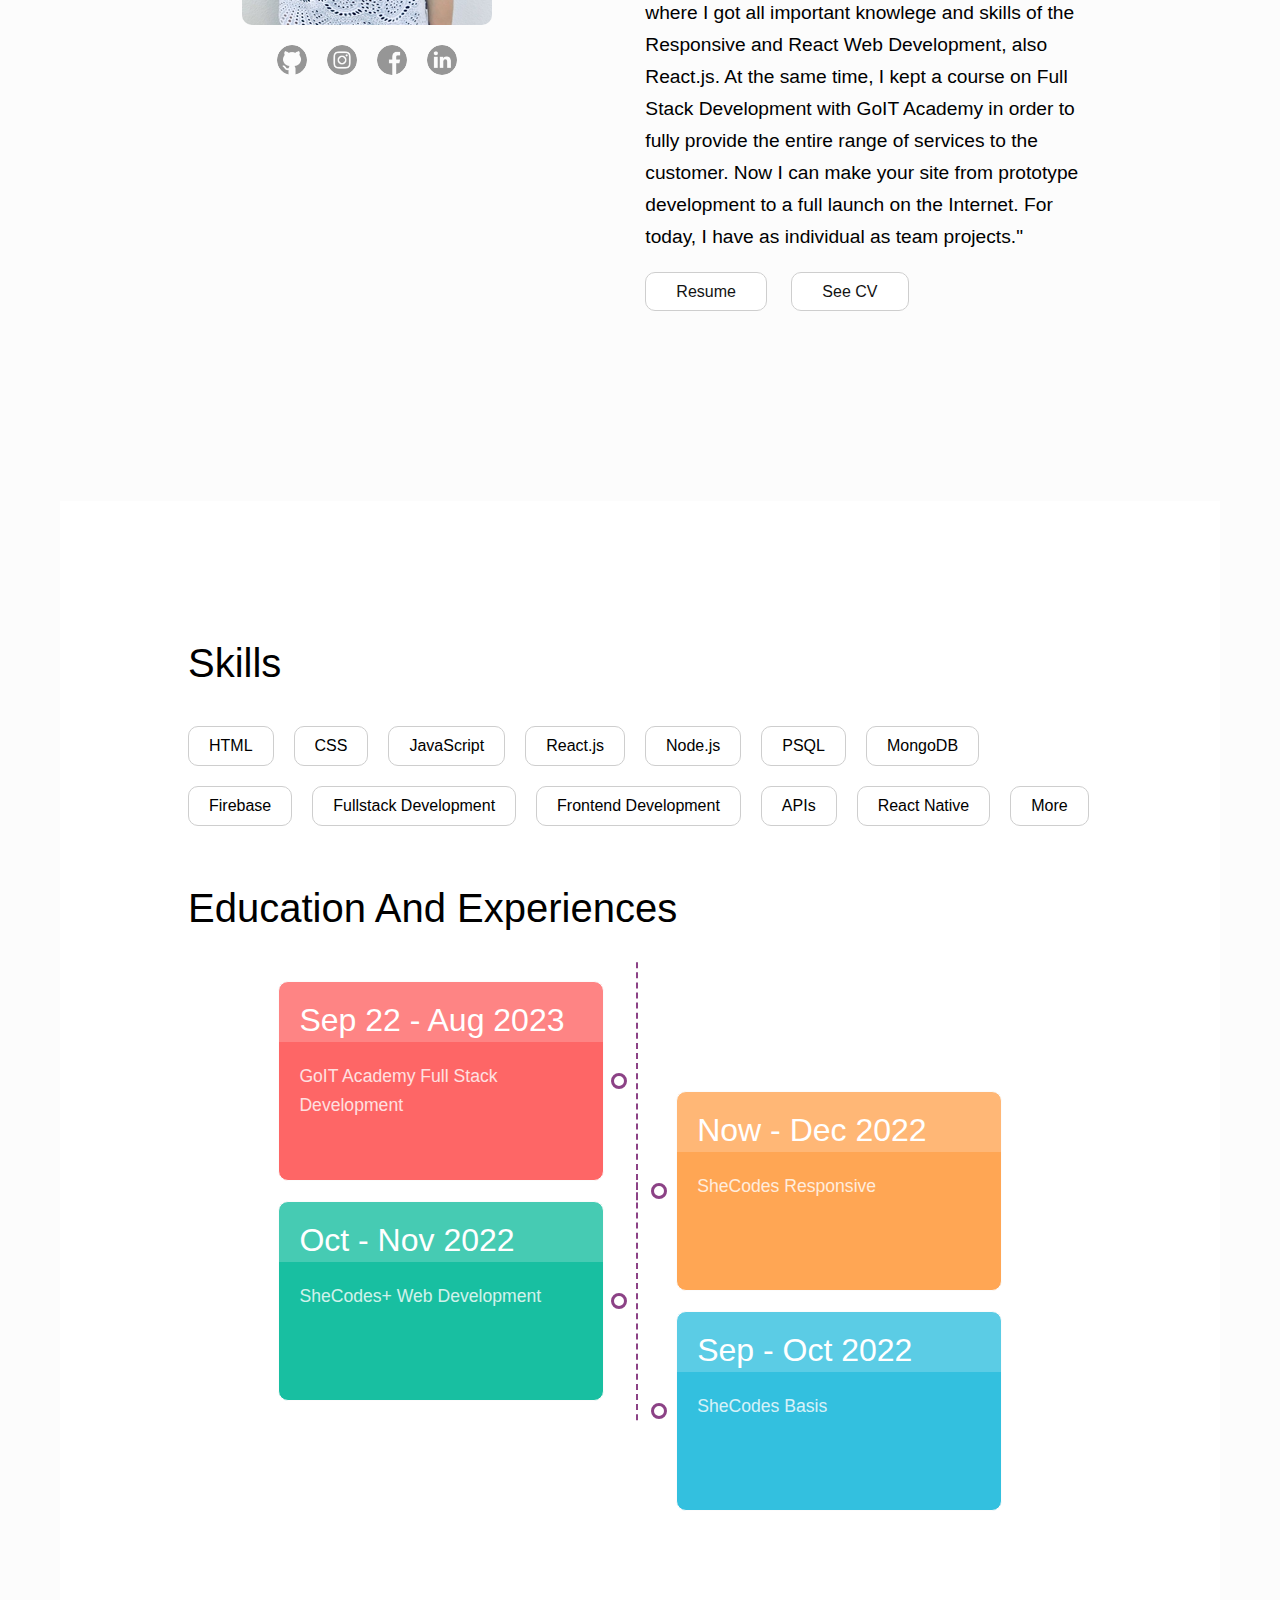
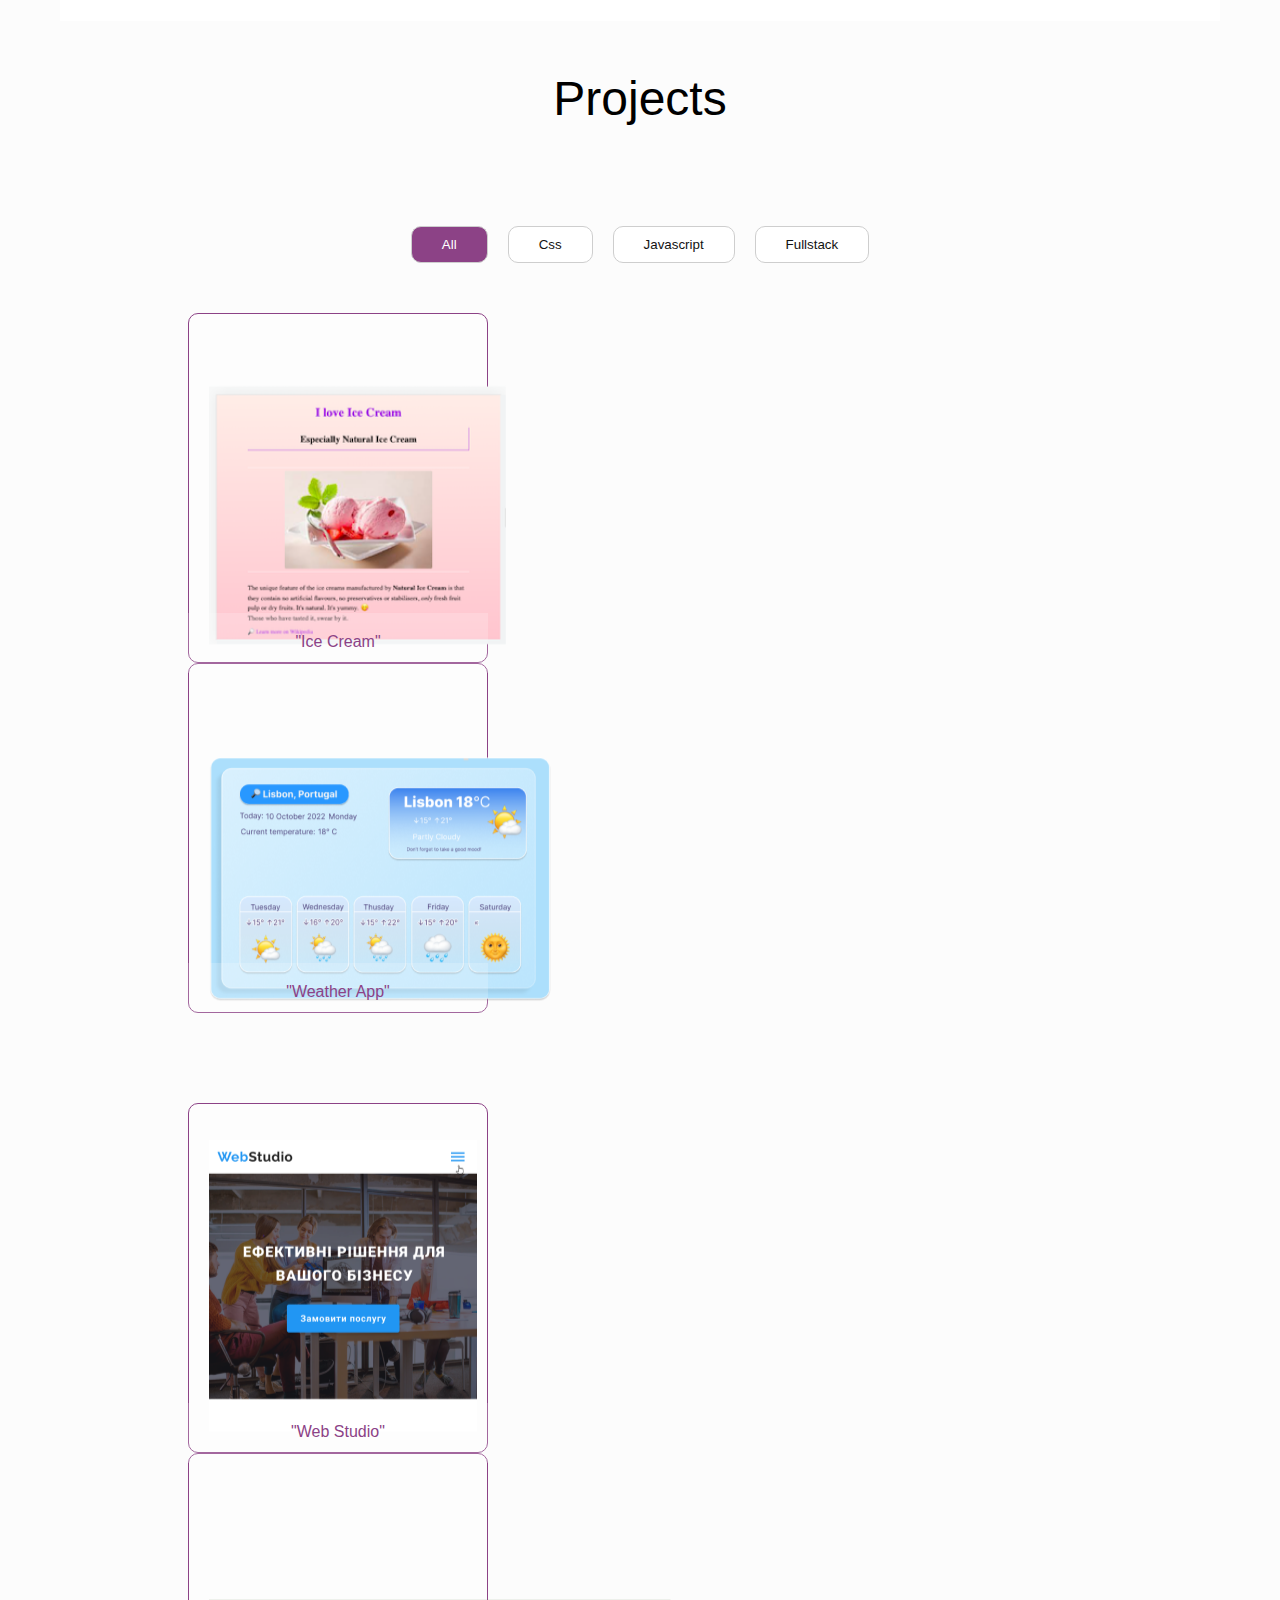
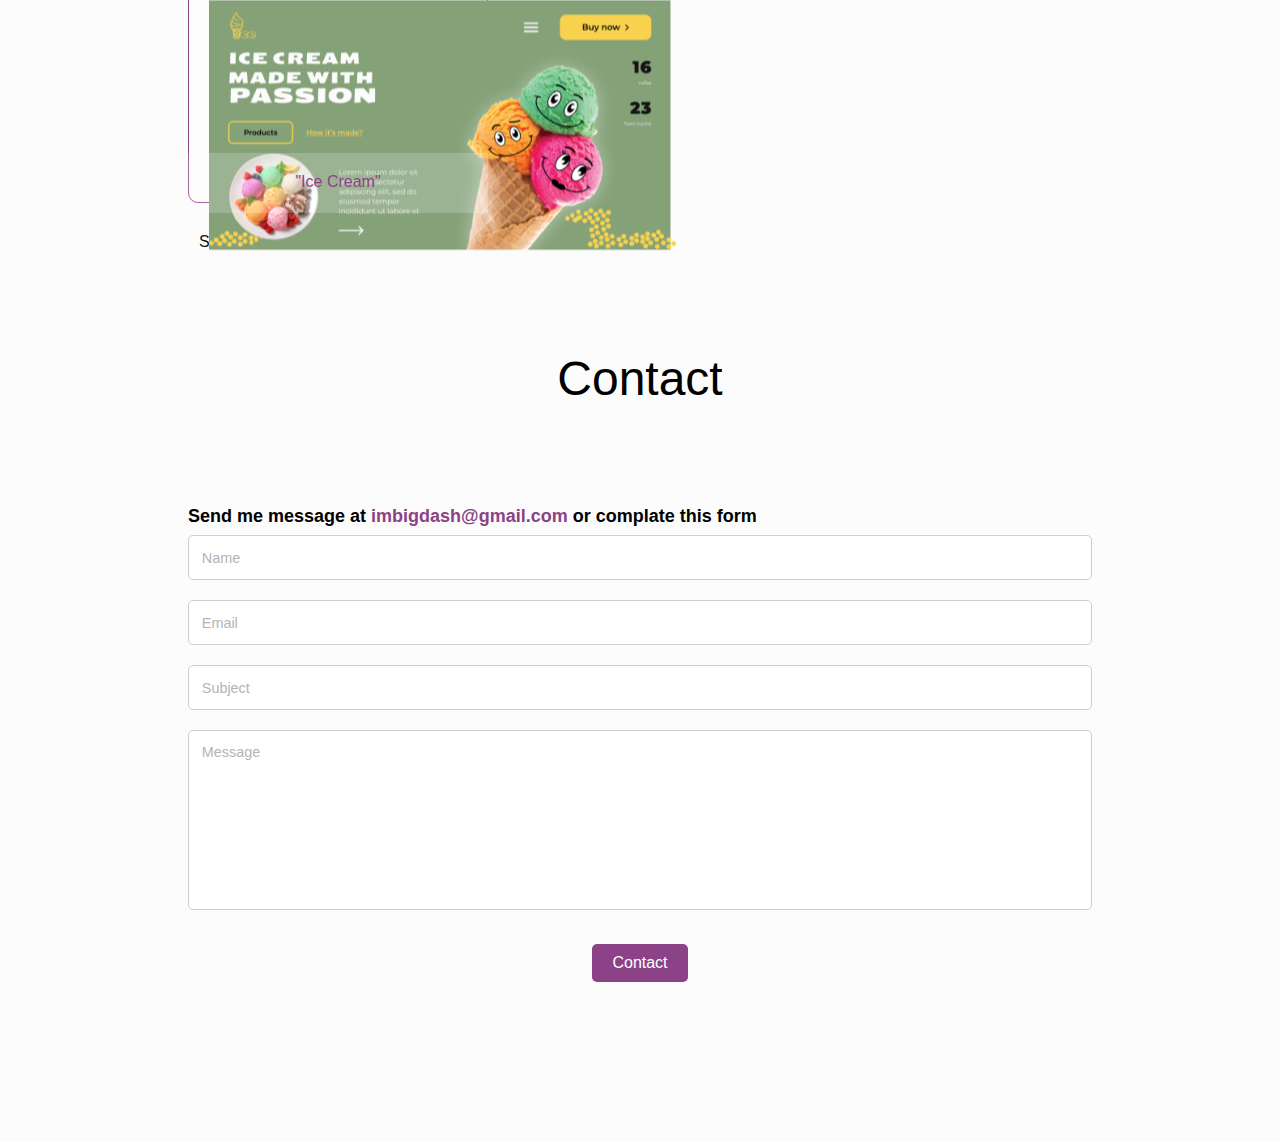
==== commit c77759cc: "added projects gallery" ====
--- a/index.html
+++ b/index.html
@@ -2,22 +2,22 @@
 <html lang="en">
 
 <head>
-  <meta charset="UTF-8" />
-  <meta name="viewport" content="width=device-width, initial-scale=1.0" />
-  <meta http-equiv="X-UA-Compatible" content="ie=edge" />
-  <!-- CSS only -->
-  <link href="https://cdn.jsdelivr.net/npm/bootstrap@5.2.3/dist/css/bootstrap.min.css" rel="stylesheet"
-    integrity="sha384-rbsA2VBKQhggwzxH7pPCaAqO46MgnOM80zW1RWuH61DGLwZJEdK2Kadq2F9CUG65" crossorigin="anonymous">
-  <!-- JavaScript Bundle with Popper -->
-  <script src="https://cdn.jsdelivr.net/npm/bootstrap@5.2.3/dist/js/bootstrap.bundle.min.js"
-    integrity="sha384-kenU1KFdBIe4zVF0s0G1M5b4hcpxyD9F7jL+jjXkk+Q2h455rYXK/7HAuoJl+0I4"
-    crossorigin="anonymous"></script>
-  <title>Portfolio Bigdash Iryna</title>
-  <link rel="stylesheet" href="./src/style.css" />
-  
+    <meta charset="UTF-8" />
+    <meta name="viewport" content="width=device-width, initial-scale=1.0" />
+    <meta http-equiv="X-UA-Compatible" content="ie=edge" />
+    <!-- CSS only -->
+    <link href="https://cdn.jsdelivr.net/npm/bootstrap@5.2.3/dist/css/bootstrap.min.css" rel="stylesheet"
+        integrity="sha384-rbsA2VBKQhggwzxH7pPCaAqO46MgnOM80zW1RWuH61DGLwZJEdK2Kadq2F9CUG65" crossorigin="anonymous">
+    <!-- JavaScript Bundle with Popper -->
+    <script src="https://cdn.jsdelivr.net/npm/bootstrap@5.2.3/dist/js/bootstrap.bundle.min.js"
+        integrity="sha384-kenU1KFdBIe4zVF0s0G1M5b4hcpxyD9F7jL+jjXkk+Q2h455rYXK/7HAuoJl+0I4"
+        crossorigin="anonymous"></script>
+    <title>Portfolio Bigdash Iryna</title>
+    <link rel="stylesheet" href="./src/style.css" />
+
 </head>
-  <nav class="navbar">
-    <h1 class="logo">Modern Web Site</h1>
+<nav class="navbar">
+    <h1 class="logo">Bigdash I.</h1>
     <ul class="nav-links-container">
         <li class="nav-link"><a href="#home-section" class="links active">home</a></li>
         <li class="nav-link"><a href="#project-section" class="links">projects</a></li>
@@ -26,141 +26,193 @@
     </ul>
 </nav>
 <header class="header" id="home-section">
-  <div class="content">
-      <h1 class="header-heading">Hey, My name is Iryna Bigdash. I am
-      <span class="brand-name">full stack<span></span> <span>developer</span></span></h1>
-      <a href="#about-section" class="btn">Read more</a>
-  </div>
-
-  <div class="header-img-container">
-      <div class="circle"></div>
-      <img src="./image/foto.png" class="header-img" alt="My photo">
-    
-  </div>
+    <div class="content">
+        <h1 class="header-heading">Hey, My name is Iryna Bigdash. I am
+            <span class="brand-name">full stack<span></span> <span>developer</span></span>
+        </h1>
+        <a href="#about-section" class="btn">Read more</a>
+    </div>
+
+    <div class="header-img-container">
+        <div class="circle"></div>
+        <img src="./image/foto.png" class="header-img" alt="My photo">
+
+    </div>
 </header>
 <main>
-<!-- about section -->
-<section id="about-section">
-  <h1 class="heading">about me</h1>
-  <!-- about -->
-  <div class="about-container">
-      <div class="image-container">
-          <div class="square"></div>
-          <img src="./image/foto.png" 
-          class="about-img" 
-          alt="foto Bigdash Irina"
-          >
-          <div class="social-links">
-              <a href="https://github.com/Iryna-Bigdash"><img src="image/github.png" class="social-img" alt="Link to github"></a>
-              <a href="https://instagram.com/i.ris_ha"><img src="image/insta.png" class="social-img" alt=""></a>
-              <a href="https://www.facebook.com/ira.bigdash"><img src="image/fb.png" class="social-img" alt=""></a>
-              <a href="https://www.linkedin.com/in/iryna-bigdash"><img src="image/linked.png" class="social-img" alt=""></a>
-          </div>
-      </div>
-
-      <!-- info part -->
-      <div class="info">
-          <p>Lorem ipsum dolor, sit amet consectetur adipisicing elit. Repudiandae voluptate a magni aut expedita, aliquid, eveniet recusandae mollitia explicabo consequatur dignissimos quidem atque quas dicta eligendi odio iusto fuga reiciendis. Labore maxime dignissimos provident saepe veniam ullam at laboriosam culpa enim. Unde laborum enim, nulla fugiat officiis atque. Ducimus consectetur voluptas praesentium rerum facere recusandae blanditiis necessitatibus repellat ullam vitae reprehenderit harum ex ipsam enim molestias voluptatibus illum repellendus animi doloribus minus, tempora atque? Excepturi vel consectetur facere consequuntur atque reprehenderit quis tempore fugit voluptates iusto aliquid ad dignissimos, alias ut, soluta similique praesentium non cum quidem laborum enim debitis.</p>
-          <a href="#" class="btn btn-info">resume</a>
-          <a href="#" class="btn btn-info">see CV</a>
-      </div>
-  </div>
-</section>
-<!-- skills part -->
-<section class="skill-section">
-<h2 class="sub-heading">skills</h2>
-
-<div class="skills">
-    <p class="skill-name">HTML</p>
-    <p class="skill-name">CSS</p>
-    <p class="skill-name">JavaScript</p>
-    <p class="skill-name">React.js</p>
-    <p class="skill-name">Node.js</p>
-    <p class="skill-name">PSQL</p>
-    <p class="skill-name">MongoDB</p>
-    <p class="skill-name">Firebase</p>
-    <p class="skill-name">Fullstack Development</p>
-    <p class="skill-name">Frontend Development</p>
-    <p class="skill-name">APIs</p>
-    <p class="skill-name">React Native</p>
-    <p class="skill-name">More</p>
-</div>
-
-<!-- time line -->
-<h2 class="sub-heading">education and experiences</h2>
-<div class="timeline-container">
-    <div class="card-container">
-        <div class="card">
-            <h1 class="card-title">2000 - 2002</h1>
-            <p class="card-body">Lorem ipsum dolor sit, amet consectetur adipisicing elit. Quam, rerum obcaecati. Fuga officiis at libero dolore. Necessitatibus numquam ipsum rem?</p>
-        </div>
-    </div>
-    <div class="card-container">
-      <div class="card">
-          <h1 class="card-title">2000 - 2002</h1>
-          <p class="card-body">Lorem ipsum dolor sit, amet consectetur adipisicing elit. Quam, rerum obcaecati. Fuga officiis at libero dolore. Necessitatibus numquam ipsum rem?</p>
-      </div>
-  </div>
-  <div class="card-container">
-    <div class="card">
-        <h1 class="card-title">2000 - 2002</h1>
-        <p class="card-body">Lorem ipsum dolor sit, amet consectetur adipisicing elit. Quam, rerum obcaecati. Fuga officiis at libero dolore. Necessitatibus numquam ipsum rem?</p>
-    </div>
-</div>
-<div class="card-container">
-  <div class="card">
-      <h1 class="card-title">2000 - 2002</h1>
-      <p class="card-body">Lorem ipsum dolor sit, amet consectetur adipisicing elit. Quam, rerum obcaecati. Fuga officiis at libero dolore. Necessitatibus numquam ipsum rem?</p>
-  </div>
-</div>
-    <!-- +4 more cards. -->
-</div>
-</section>
-<section id="project-section">
-    <h1 class="heading">Projects</h1>
-
-    <div class="filter">
-        <button class="btn filter-btn active">all</button>
-        <button class="btn filter-btn">css</button>
-        <button class="btn filter-btn">javascript</button>
-        <button class="btn filter-btn">fullstack</button>
-    </div>
-
-    <!--  project cards -->
-    <div class="project-container">
-        <div class="project-card">
-            <div class="project-wrapper">
-                <div class="project-thumbnail">
-                    <img src="./image/close.png" class="close-btn" alt="">
-                    <img src="./image/project-1.png" class="project-img" alt="">
-                    <span class="tags">#javascript, #css, #fullstack</span>
-                </div>
-
-                <div class="project-body">
-                    <h1 class="project-name">project 1</h1>
-                    <p class="project-detail">Lorem ipsum dolor sit amet consectetur adipisicing elit. Nulla eum et veniam eos ratione accusantium aut, accusamus deserunt quis dolores.</p>
-                    <a href="#" class="btn">github</a>
-                    <a href="#" class="btn">see live</a>
-                </div>
-            </div>
-        </div>
-    </div>
-</section>
-<section id="contact-section">
-  <h1 class="heading">contact</h1>
-  <div class="modal-form-container">
-  <form class="form modal-form" data-netlify="true">
-      <input type="text" placeholder="name">
-      <input type="email" placeholder="email">
-      <input type="text" placeholder="subject">
-      <textarea placeholder="message"></textarea>
-      <button class="contact-btn modal-form-btn">contact</button>
-  </form>
-</div>
-</section>
+    <!-- about section -->
+    <section id="about-section">
+        <h1 class="heading">about me</h1>
+        <!-- about -->
+        <div class="about-container">
+            <div class="image-container">
+                <div class="square"></div>
+                <img src="./image/foto.png" class="about-img" alt="foto Bigdash Irina">
+                <div class="social-links">
+                    <a href="https://github.com/Iryna-Bigdash"><img src="image/github.png" class="social-img"
+                            alt="Link to github"></a>
+                    <a href="https://instagram.com/i.ris_ha"><img src="image/insta.png" class="social-img" alt=""></a>
+                    <a href="https://www.facebook.com/ira.bigdash"><img src="image/fb.png" class="social-img"
+                            alt=""></a>
+                    <a href="https://www.linkedin.com/in/iryna-bigdash"><img src="image/linked.png" class="social-img"
+                            alt=""></a>
+                </div>
+            </div>
+
+            <!-- info part -->
+            <div class="info">
+                <p>"Hello, visitor! My name is Iryna Bigdash, I am from Ukraine, but now I live in Portugal. And this is
+                    my story. It all started on September 28th 1989 — the day I was born 😊
+                    "From the first months of your life, you loved to invent and development something" - that's what my
+                    mother says. So I agree with her. You can look at my projects and see for yourself.
+                    My coding journey started with the beginner course of SheCodes, where I studied HTML, CSS and
+                    JavaScript.
+                    The next step was the completion of the Front-end development course where I got all
+                    important knowlege and skills of
+                    the Responsive and React Web Development, also React.js.
+                    At the same time, I kept a course on Full Stack Development with GoIT Academy in order to fully
+                    provide the entire range of services to the customer.
+                    Now I can make your site from prototype development to a full launch on the Internet. For today, I
+                    have as individual as team projects."
+                </p>
+                <a href="https://taupe-custard-ab0ec6.netlify.app/" class="btn btn-info">resume</a>
+                <a href="#" class="btn btn-info">see CV</a>
+            </div>
+        </div>
+    </section>
+    <!-- skills part -->
+    <section class="skill-section">
+        <h2 class="sub-heading">skills</h2>
+
+        <div class="skills">
+            <p class="skill-name">HTML</p>
+            <p class="skill-name">CSS</p>
+            <p class="skill-name">JavaScript</p>
+            <p class="skill-name">React.js</p>
+            <p class="skill-name">Node.js</p>
+            <p class="skill-name">PSQL</p>
+            <p class="skill-name">MongoDB</p>
+            <p class="skill-name">Firebase</p>
+            <p class="skill-name">Fullstack Development</p>
+            <p class="skill-name">Frontend Development</p>
+            <p class="skill-name">APIs</p>
+            <p class="skill-name">React Native</p>
+            <p class="skill-name">More</p>
+        </div>
+
+        <!-- time line -->
+        <h2 class="sub-heading">education and experiences</h2>
+        <div class="timeline-container">
+            <div class="card-container">
+                <div class="card">
+                    <h1 class="card-title">Sep 22 - Aug 2023</h1>
+                    <p class="card-body">GoIT Academy Full Stack Development</p>
+                </div>
+            </div>
+            <div class="card-container">
+                <div class="card">
+                    <h1 class="card-title">Now - Dec 2022</h1>
+                    <p class="card-body">SheCodes Responsive</p>
+                </div>
+            </div>
+            <div class="card-container">
+                <div class="card">
+                    <h1 class="card-title">Oct - Nov 2022</h1>
+                    <p class="card-body">SheCodes+ Web Development</p>
+                </div>
+            </div>
+            <div class="card-container">
+                <div class="card">
+                    <h1 class="card-title">Sep - Oct 2022</h1>
+                    <p class="card-body">SheCodes Basis</p>
+                </div>
+            </div>
+            <!-- +4 more cards. -->
+        </div>
+    </section>
+    <section id="project-section">
+        <h1 class="heading">Projects</h1>
+
+        <div class="filter">
+            <button class="btn filter-btn active">all</button>
+            <button class="btn filter-btn">css</button>
+            <button class="btn filter-btn">javascript</button>
+            <button class="btn filter-btn">fullstack</button>
+        </div>
+
+        <!--  project cards -->
+        <ul class="card-list d-block d-md-flex gap-2 justify-content-center">
+            <a class="card-link"
+                href="https://s3.amazonaws.com/shecodesio-production/challenge_submissions/files/001/183/980/original/HW_week3.html?1664830652">
+                <li class="card-item">
+                    <div class="card-thumb">
+                        <img src="./image/project-1.png" alt="" class="card-img card-img-icecream"> </img>
+                    </div>
+                    <div class="text-thumb">
+                        <h4 class="card-title">"Ice Cream"</h4>
+                    </div>
+                </li class="card-item">
+            </a>
+
+            <a class="card-link"
+            href="https://capable-malabi-820ddb.netlify.app">
+                <li>
+                    <div class="card-thumb">
+                        <img src="./image/project-2.png" alt="" class="card-img card-img-weather"> </img>
+                    </div>
+                    <div class="text-thumb">
+                        <h4 class="card-title">"Weather App"</h4>
+                    </div>
+                </li>
+            </a>
+
+            <a class="card-link"
+            href="https://iryna-bigdash.github.io/goit-markup-hw-08/">
+                <li class="card-item">
+                    <div class="card-thumb">
+                        <img src="./image/project-3.png" alt="" class="card-img card-img-webstudio"> </img>
+            </div>
+            <div class="text-thumb">
+                <h4 class="card-title">"Web Studio"</h4>
+            </div>
+            </li>
+        </a>
+            <a class="card-link"
+            href="https://andriizak.github.io/IceCream/">
+                <li class="card-item">
+                    <div class="card-thumb">
+                        <img src="./image/project-4.png" alt="" class="card-img card-img-ice-cream-2"></img>
+                    </div>
+                    <div class="text-thumb">
+                        <h4 class="card-title">"Ice Cream"</h4>
+                    </div>
+            </a>
+
+        </ul>
+
+
+        </div>
+        <a href="./works.html" class="link-works">see more</a>
+    </section>
+    <section id="contact-section">
+        <h1 class="heading">contact</h1>
+        <h2 class="contact-section-subheading">Send me message at <a href="mailto:imbigdash@gmail.com"
+                class="mail-link">imbigdash@gmail.com</a> or complate this form</h2>
+        <h2>sen me message at</h2>
+        <div class="modal-form-container">
+            <form action="#" class="form modal-form" data-netlify="true" id="form">
+                <input type="text" placeholder="name">
+                <input type="email" placeholder="email">
+                <input type="text" placeholder="subject">
+                <textarea placeholder="message"></textarea>
+                <button class="contact-btn modal-form-btn">contact</button>
+            </form>
+        </div>
+    </section>
 </main>
 <script src="./src/app.js"></script>
 <script src="./src/project.js"></script>
 <script src="./src/form.js"></script>
 </body>
-</html>
+
+</html>--- a/src/style.css
+++ b/src/style.css
@@ -6,6 +6,7 @@
 
 body{
   margin: auto;
+  padding: 60px;
   width: 100%;
   position: relative;
   background-color: #fcfcfc;
@@ -76,7 +77,7 @@
 .header-heading{
   font-size: 2.5rem;
   font-weight: 300;
-  margin-bottom: 40px;
+  margin-bottom: 10px;
 }
 
 .header-heading .brand-name{
@@ -272,6 +273,7 @@
   width: 100%;
   padding: 0 10%;
   margin-top: -100px;
+  margin-bottom: 10px;
 }
 
 .card{
@@ -388,8 +390,8 @@
 }
 
 .project-card{
-  width: 250px;
-  height: 250px;
+  width: 220px;
+  height: 200px;
   overflow: hidden;
   display: flex;
   background: #ebebeb;
@@ -426,6 +428,7 @@
 
 .project-wrapper{
   transition: 1s;
+
 }
 
 .project-card.blur{
@@ -546,4 +549,75 @@
   cursor: pointer;
   border-radius: 5px;
   margin-top: 20px;
+}
+.mail-link {
+  text-decoration: none;
+  color: #8c4286;
+
+}
+.contact-section-subheading {
+  font-size: 18px;
+  margin-bottom: 20px;
+}
+/* Work page */
+.card-list {
+  list-style: none;
+margin-bottom: 30px;
+}
+.card-item {
+  width: 300px;
+  height: 350px;
+}
+.card-thumb {
+display: inline-flexbox;
+align-items: center;
+  width: 300px;
+  height: 350px;
+  padding: 20px;
+  border: 1px solid #8c4286;
+  border-radius: 10px;
+  margin-bottom: 30px;
+  background-color: #fdfdfd;
+}
+.card-img-icecream {
+  transform: translateY(300px);
+  transform: translateY(20%);
+}
+.card-img-banderogus{
+  transform: translateY(300px);
+transform: translateY(5%);
+}
+.card-img-weather {
+transform: translateY(300px);
+transform: translateY(30%);
+}
+.card-img-webstudio {
+transform: translateY(300px);
+transform: translateY(5%);
+}
+.card-img-ice-cream-2 {
+transform: translateY(300px);
+transform: translateY(50%);
+}
+.card-list-work-page {
+  margin-top: 100px;
+}
+.text-thumb {
+  width: 300px;
+  text-align: center;
+  color: #8c4286;
+  transform: translateY(-80px);
+}
+.card-link {
+  text-decoration: none;
+  padding: o;
+  max-height: 350px;
+}
+.link-works {
+  text-transform: uppercase;
+  text-decoration: none;
+  color: #121212;
+  border: 1px solid #fdfdfd;;
+  padding: 10px;
+  border-radius: 10px;
 }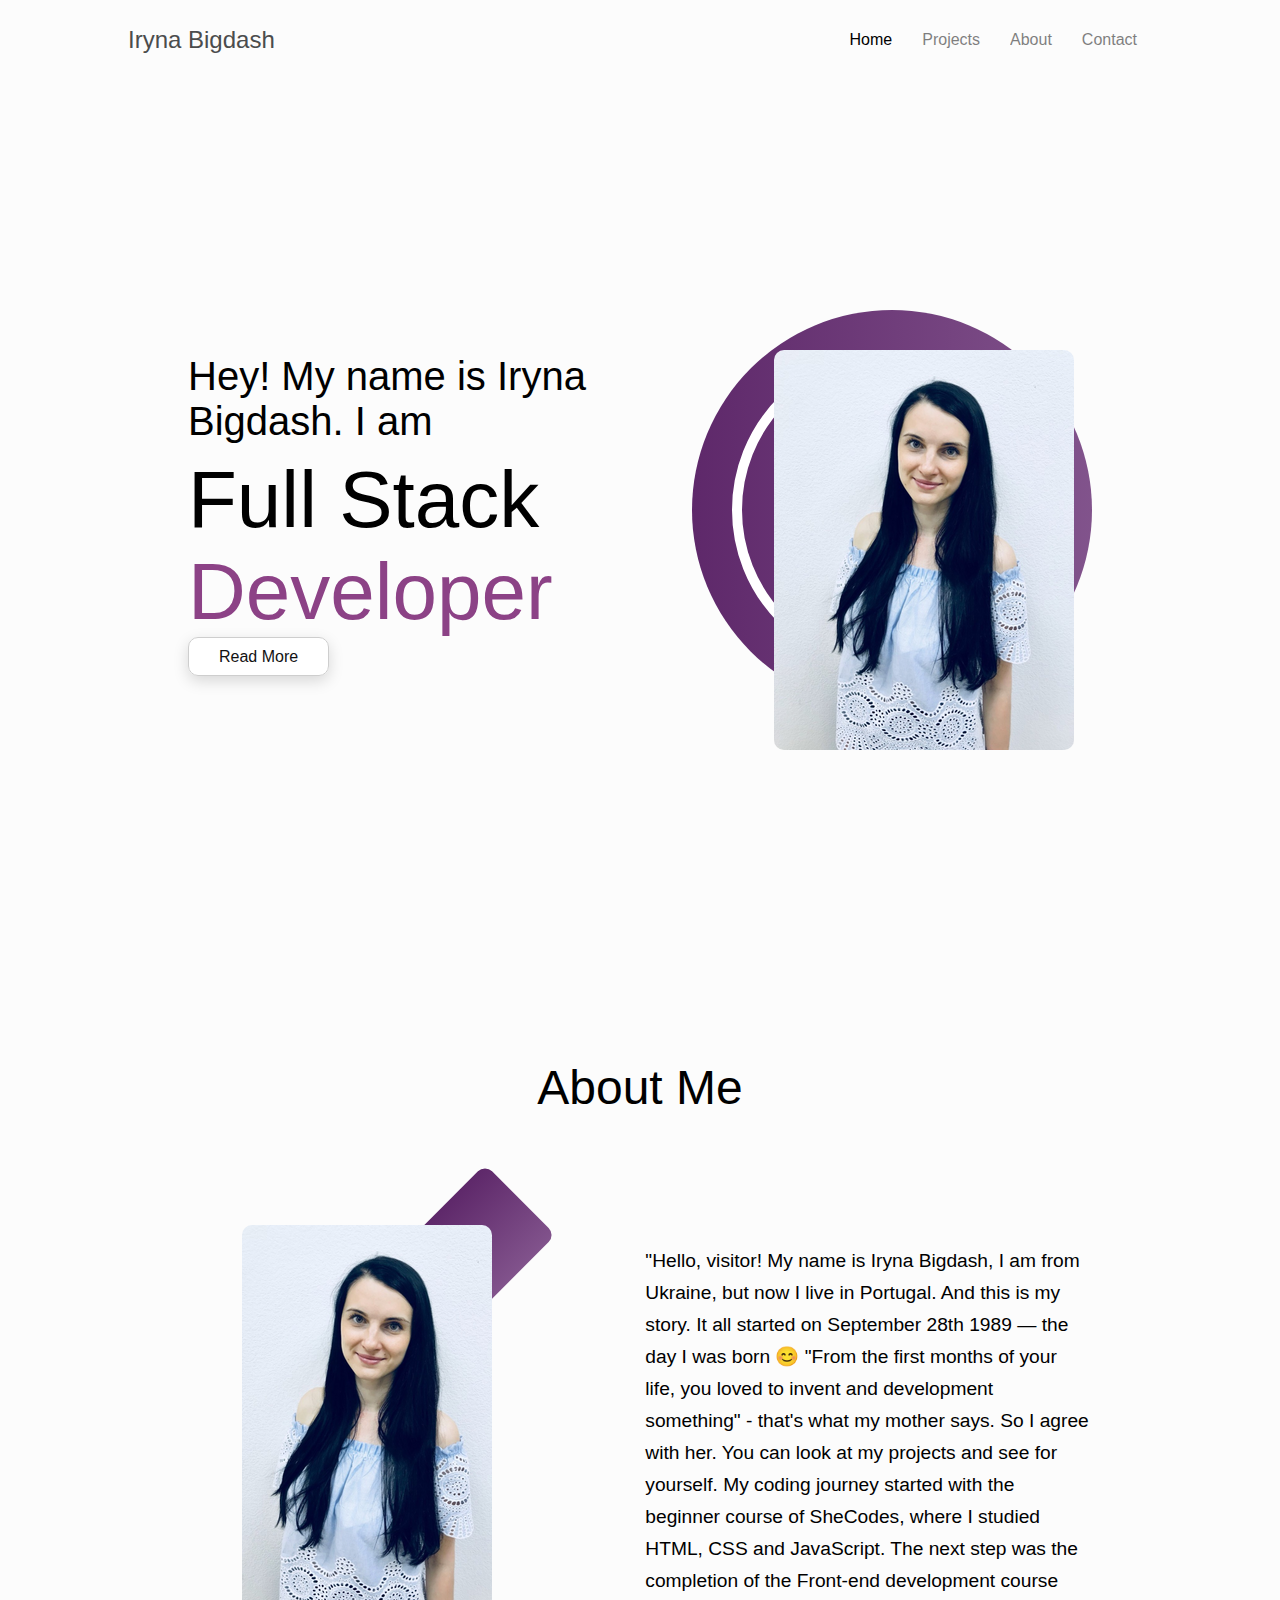
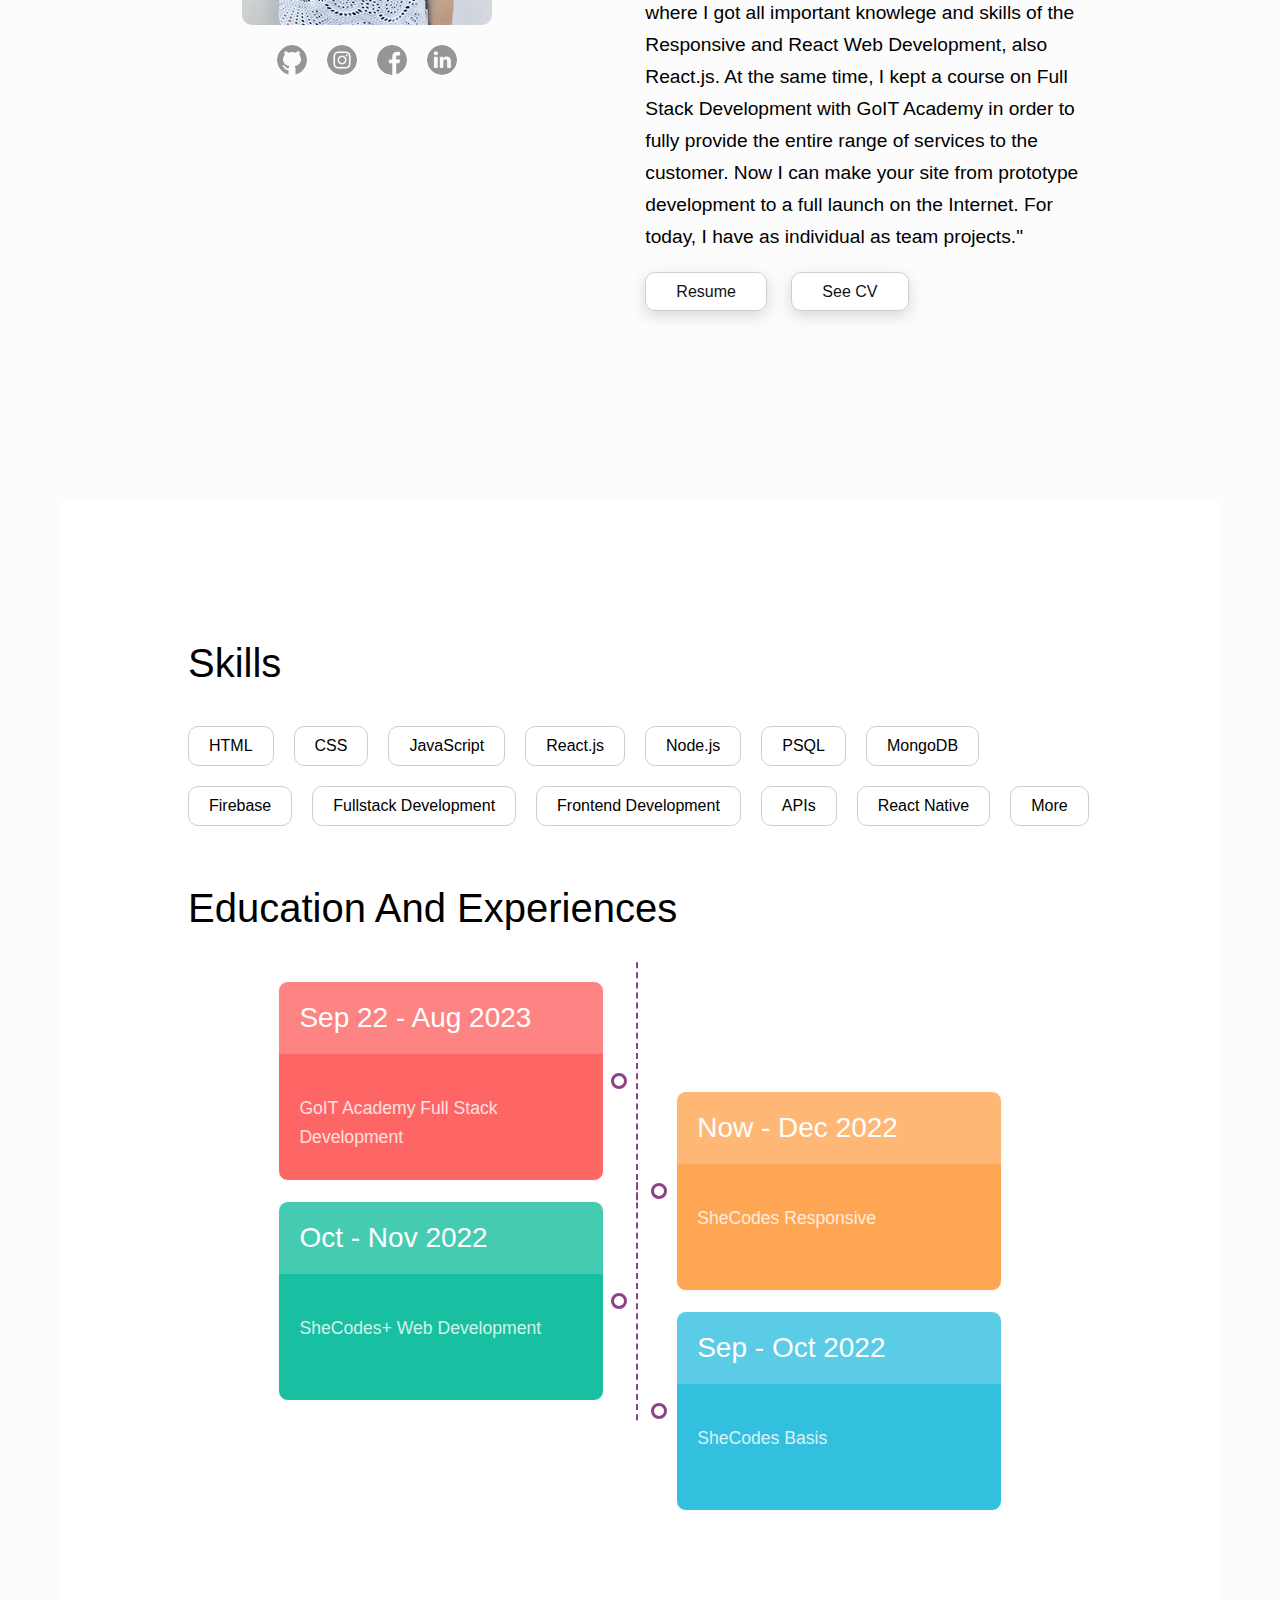
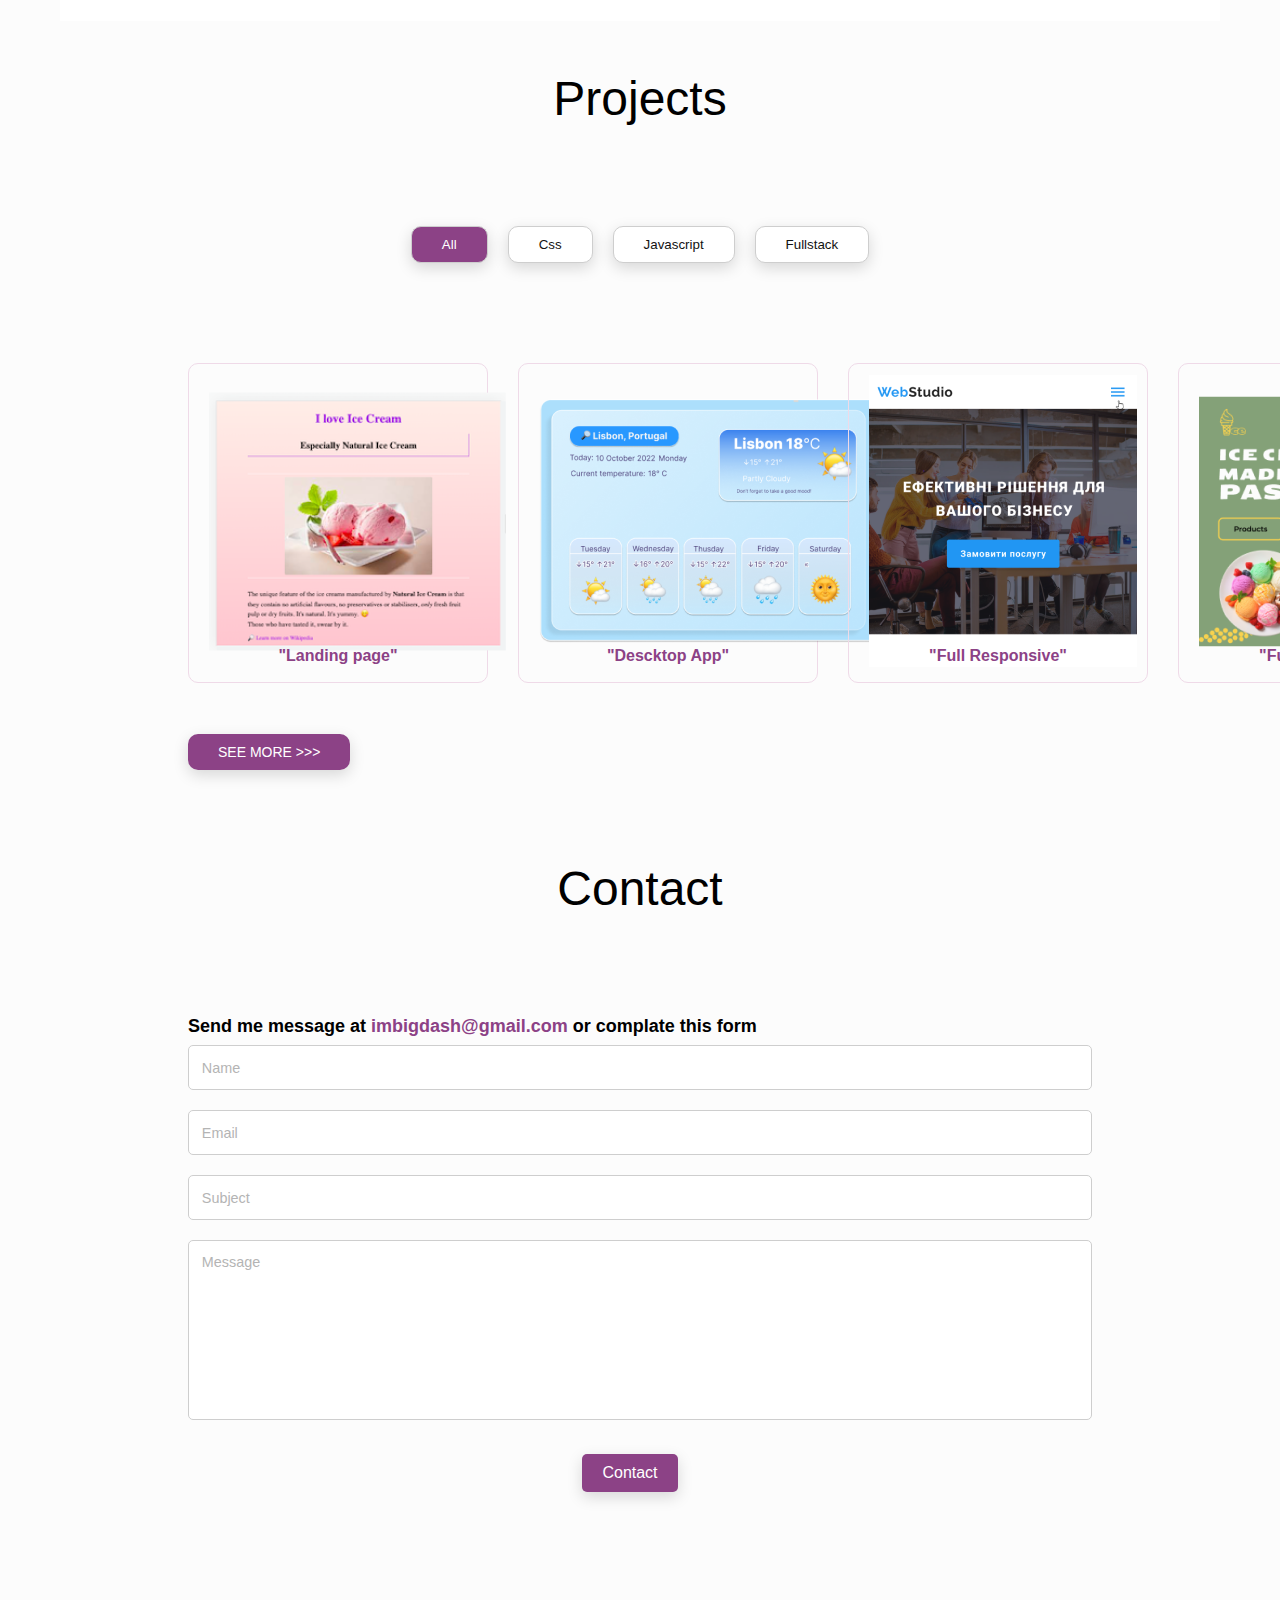
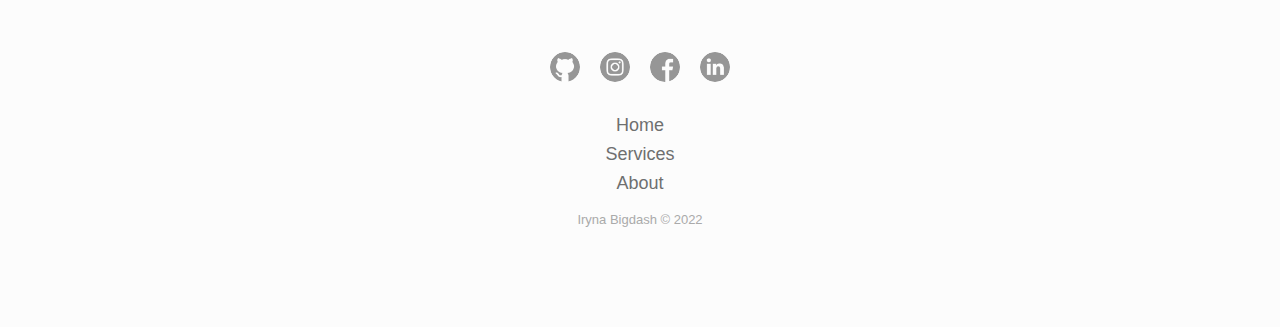
==== commit c05d5532: "added works page" ====
--- a/index.html
+++ b/index.html
@@ -16,18 +16,18 @@
     <link rel="stylesheet" href="./src/style.css" />
 
 </head>
-<nav class="navbar">
-    <h1 class="logo">Bigdash I.</h1>
-    <ul class="nav-links-container">
-        <li class="nav-link"><a href="#home-section" class="links active">home</a></li>
-        <li class="nav-link"><a href="#project-section" class="links">projects</a></li>
-        <li class="nav-link"><a href="#about-section" class="links">about</a></li>
-        <li class="nav-link"><a href="#contact-section" class="links">contact</a></li>
-    </ul>
-</nav>
 <header class="header" id="home-section">
+    <nav class="navbar">
+        <a href="#" class="logo">Iryna Bigdash</a>
+        <ul class="nav-links-container">
+            <li class="nav-link"><a href="#home-section" class="links active">home</a></li>
+            <li class="nav-link"><a href="#project-section" class="links">projects</a></li>
+            <li class="nav-link"><a href="#about-section" class="links">about</a></li>
+            <li class="nav-link"><a href="#contact-section" class="links">contact</a></li>
+        </ul>
+    </nav>
     <div class="content">
-        <h1 class="header-heading">Hey, My name is Iryna Bigdash. I am
+        <h1 class="header-heading">Hey! My name is Iryna Bigdash. I am
             <span class="brand-name">full stack<span></span> <span>developer</span></span>
         </h1>
         <a href="#about-section" class="btn">Read more</a>
@@ -139,60 +139,50 @@
             <button class="btn filter-btn">javascript</button>
             <button class="btn filter-btn">fullstack</button>
         </div>
-
         <!--  project cards -->
-        <ul class="card-list d-block d-md-flex gap-2 justify-content-center">
-            <a class="card-link"
-                href="https://s3.amazonaws.com/shecodesio-production/challenge_submissions/files/001/183/980/original/HW_week3.html?1664830652">
-                <li class="card-item">
-                    <div class="card-thumb">
-                        <img src="./image/project-1.png" alt="" class="card-img card-img-icecream"> </img>
-                    </div>
-                    <div class="text-thumb">
-                        <h4 class="card-title">"Ice Cream"</h4>
-                    </div>
-                </li class="card-item">
-            </a>
-
-            <a class="card-link"
-            href="https://capable-malabi-820ddb.netlify.app">
-                <li>
-                    <div class="card-thumb">
+        <ul class="card-list d-block d-md-flex">
+            <!-- project-1 -->
+            <li class="project-item card-item">
+                <div class="card-thumb d-block d-md-flex">
+                    <a class="card-link"
+                        href="https://s3.amazonaws.com/shecodesio-production/challenge_submissions/files/001/183/980/original/HW_week3.html?1664830652">
+                        <img src="./image/project-1.png" alt="" class="card-img card-img-icecream"></img>
+                    </a>
+                </div>
+                <h4 class="project-card-title">"Landing page"</h4>
+            </li>
+
+            <!-- project-2 -->
+            <li class="project-item card-item">
+                <div class="card-thumb d-block d-md-flex">
+                    <a class="card-link" href="https://capable-malabi-820ddb.netlify.app">
                         <img src="./image/project-2.png" alt="" class="card-img card-img-weather"> </img>
-                    </div>
-                    <div class="text-thumb">
-                        <h4 class="card-title">"Weather App"</h4>
-                    </div>
-                </li>
-            </a>
-
-            <a class="card-link"
-            href="https://iryna-bigdash.github.io/goit-markup-hw-08/">
-                <li class="card-item">
-                    <div class="card-thumb">
+                    </a>
+                </div>
+                <h4 class="project-card-title">"Descktop App"</h4>
+            </li>
+            <!-- project-3 -->
+            <li class="project-item card-item">
+                <div class="card-thumb d-block d-md-flex">
+                    <a class="card-link" href="https://iryna-bigdash.github.io/goit-markup-hw-08/">
                         <img src="./image/project-3.png" alt="" class="card-img card-img-webstudio"> </img>
-            </div>
-            <div class="text-thumb">
-                <h4 class="card-title">"Web Studio"</h4>
-            </div>
-            </li>
-        </a>
-            <a class="card-link"
-            href="https://andriizak.github.io/IceCream/">
-                <li class="card-item">
-                    <div class="card-thumb">
+                    </a>
+                </div>
+                <h4 class="project-card-title">"Full Responsive"</h4>
+            </li>
+            <!-- project-4 -->
+            <li class="project-item card-item">
+                <div class="card-thumb d-block d-md-flex">
+                    <a class="card-link" href="https://andriizak.github.io/IceCream/">
                         <img src="./image/project-4.png" alt="" class="card-img card-img-ice-cream-2"></img>
-                    </div>
-                    <div class="text-thumb">
-                        <h4 class="card-title">"Ice Cream"</h4>
-                    </div>
-            </a>
-
+                    </a>
+                </div>
+                <h4 class="project-card-title">"Full Responsive"</h4>
+            </li>
         </ul>
 
 
-        </div>
-        <a href="./works.html" class="link-works">see more</a>
+        <a href="./works.html" class="link-works" type="button">see more >>></a>
     </section>
     <section id="contact-section">
         <h1 class="heading">contact</h1>
@@ -205,14 +195,32 @@
                 <input type="email" placeholder="email">
                 <input type="text" placeholder="subject">
                 <textarea placeholder="message"></textarea>
-                <button class="contact-btn modal-form-btn">contact</button>
+                <button class="contact-btn modal-form-btn btn">contact</button>
             </form>
         </div>
     </section>
 </main>
+<footer class="footer-basic">
+    <div class="social">
+        <div class="social-links">
+            <a href="https://github.com/Iryna-Bigdash"><img src="image/github.png" class="social-img"
+                    alt="Link to github"></a>
+            <a href="https://instagram.com/i.ris_ha"><img src="image/insta.png" class="social-img" alt=""></a>
+            <a href="https://www.facebook.com/ira.bigdash"><img src="image/fb.png" class="social-img"
+                    alt=""></a>
+            <a href="https://www.linkedin.com/in/iryna-bigdash"><img src="image/linked.png" class="social-img"
+                    alt=""></a>
+        </div>
+</div>
+    <ul class="list-inline">
+        <li class="list-inline-item"><a href="./index.html#home-section">Home</a></li>
+        <li class="list-inline-item"><a href="#">Services</a></li>
+        <li class="list-inline-item"><a href="./index.html#about-section">About</a></li>
+    </ul>
+    <p class="copyright">Iryna Bigdash © 2022</p>
+</footer>
 <script src="./src/app.js"></script>
 <script src="./src/project.js"></script>
 <script src="./src/form.js"></script>
 </body>
-
 </html>--- a/src/style.css
+++ b/src/style.css
@@ -1,3 +1,12 @@
+:root {
+  --acsent-color: #8c4286;
+  --main-bgr-color:#fcfcfc;
+  --waite-color:#fff;
+  --secondary-text-color:#4b4c4d;
+
+  --main-text:'Roboto', sans-serif;
+}
+
 *{
   margin: 0;
   padding: 0;
@@ -9,8 +18,25 @@
   padding: 60px;
   width: 100%;
   position: relative;
-  background-color: #fcfcfc;
-  font-family: 'Roboto', sans-serif;
+  background-color: var(--main-bgr-color);
+  font-family: var(--main-text);
+}
+ul,
+h1,
+h2,
+h3,
+h4,
+p,
+li,
+a {
+  padding: 0;
+}
+
+@media screen and (max-width:450px) {
+  body {
+    padding: 40px;
+    text-align: center;
+  }
 }
 
 html{
@@ -18,7 +44,7 @@
 }
 
 ::selection{
-  background: #8c428630;
+  background: var(--acsent-color);
 }
 
 /* navbar */
@@ -34,12 +60,14 @@
   display: flex;
   justify-content: space-between;
   align-items: center;
-  background: #fcfcfc;
+  background: var(--main-bgr-color);
 }
 
 .logo{
   font-size: 1.5rem;
   font-weight: 300;
+  text-decoration: none;
+  color: var(--secondary-text-color);
 }
 
 .nav-links-container{
@@ -89,20 +117,26 @@
 }
 
 .brand-name span{
-  color: #8c4286;
+  color: var(--acsent-color);
 }
 
 .btn{
   color: #121212;
   text-decoration: none;
   cursor: pointer;
-  background: #fff;
+  background: var(--waite-color);
   border: 1px solid #cecece;
   border-radius: 10px;
   padding: 10px 30px;
   text-transform: capitalize;
   transition: .5s;
   margin-right: 20px;
+
+  box-shadow: rgba(0, 0, 0, 0.15) 0px 5px 15px 0px;
+  border-radius: 10px;
+  transition : 1000ms;
+  transform: translateY(0);
+
 }
 
 .header-img-container{
@@ -127,11 +161,34 @@
   width: 400px;
   height: 400px;
   border-radius: 50%;
-  background: #8c4286;
   margin-left: 20px;
   position: relative;
   user-select: none;
-}
+  background: linear-gradient(270deg, #ebd4f1, #5e286a);
+  background-size: 400% 400%;
+
+  -webkit-animation: AnimationName 15s ease-in-out infinite;
+  -moz-animation: AnimationName 15s ease-in-out infinite;
+  animation: AnimationName 15s ease-in-out infinite;
+}
+
+@-webkit-keyframes AnimationName {
+    0%{background-position:0% 50%}
+    50%{background-position:100% 50%}
+    100%{background-position:0% 50%}
+}
+@-moz-keyframes AnimationName {
+    0%{background-position:0% 50%}
+    50%{background-position:100% 50%}
+    100%{background-position:0% 50%}
+}
+@keyframes AnimationName {
+    0%{background-position:0% 50%}
+    50%{background-position:100% 50%}
+    100%{background-position:0% 50%}
+}
+
+
 
 .circle::before{
   content: '';
@@ -140,7 +197,7 @@
   left: 40px;
   bottom: 40px;
   right: 40px;
-  border: 10px solid #fff;
+  border: 10px solid var(--waite-color);
   border-radius: 50%;
 }
 /* about section */
@@ -183,13 +240,35 @@
   width: 100px;
   height: 100px;
   border-radius: 10px;
-  background: #8c4286;
   position: absolute;
   right: 10px;
   top: -30px;
   z-index: -1;
   transform: rotate(45deg);
-}
+  background: linear-gradient(270deg, #ebd4f1, #5e286a);
+  background-size: 400% 400%;
+
+  -webkit-animation: AnimationName 15s ease-in-out infinite;
+  -moz-animation: AnimationName 15s ease-in-out infinite;
+  animation: AnimationName 15s ease-in-out infinite;
+}
+
+@-webkit-keyframes AnimationName {
+    0%{background-position:0% 50%}
+    50%{background-position:100% 50%}
+    100%{background-position:0% 50%}
+}
+@-moz-keyframes AnimationName {
+    0%{background-position:0% 50%}
+    50%{background-position:100% 50%}
+    100%{background-position:0% 50%}
+}
+@keyframes AnimationName {
+    0%{background-position:0% 50%}
+    50%{background-position:100% 50%}
+    100%{background-position:0% 50%}
+}
+
 
 .social-links{
   margin-top: 20px;
@@ -215,9 +294,9 @@
 }
 .btn-info:hover,
 .btn-info:focus {
-  background-color: #8c4286;
+background-color: var(--acsent-color);
  border-color: #000;
- color: #fcfcfc;
+ color: var(--main-bgr-color);
 }
 
 .info p{
@@ -237,7 +316,7 @@
 .skill-section {
   position: relative;
   padding: 100px 10vw;
-  background: #fff;
+  background: var(--waite-color);
 }
 
 .skills{
@@ -250,7 +329,7 @@
 
 .skill-name{
   padding: 10px 20px;
-  background: #fff;
+  background: var(--waite-color);
   border: 1px solid #cecece;
   cursor: pointer;
   transition: .2s;
@@ -258,8 +337,8 @@
 }
 
 .skill-name:hover{
-  color: #fff;
-  background-color: #8c4286;
+  color: var(--waite-color);
+  background-color: var(--acsent-color);
 }
 
 /* time line */
@@ -282,8 +361,8 @@
   min-height: 200px;
   min-width: 300px;
   background: #000;
-  color: #fff;
-  border: 1px solid #fcfcfc;
+  color: var(--waite-color);
+  border: 1px solid var(--main-bgr-color);
   border-radius: 10px;
   position: relative;
 }
@@ -315,10 +394,11 @@
 
 .card-title{
   width: 100%;
-  height: 60px;
+  font-size: 28px;
   font-weight: 300;
   background: rgba(255, 255, 255, 0.2);
   padding: 20px;
+  margin-bottom: 20px;
 }
 
 .card-body{
@@ -335,7 +415,7 @@
   height: 120%;
   right: -11%;
   top: 50%;
-  border-right: 2px dashed #8c4286;
+  border-right: 2px dashed var(--acsent-color);
   transform: translateY(-50%);
 }
 
@@ -348,7 +428,7 @@
   top: 50%;
   transform: translateY(-50%);
   border-radius: 50%;
-  border: 3px solid #8c4286;
+  border: 3px solid var(--acsent-color);
 }
 
 .card-container:nth-child(even) .card::before{
@@ -361,6 +441,11 @@
   position: relative;
   margin: 50px 0;
   padding: 0 10vw;
+}
+.wite-line {
+  height: 50px;
+  margin-bottom: 50px;
+  background:var(--waite-color);
 }
 
 .filter{
@@ -368,7 +453,7 @@
   justify-content: center;
   gap: 20px;
   flex-wrap: wrap;
-  margin-bottom: 50px;
+  margin-bottom: 100px;
 }
 
 .filter-btn{
@@ -376,8 +461,8 @@
 }
 
 .filter-btn.active{
-  background: #8c4286;
-  color: #fff;
+  background: var(--acsent-color);
+  color: var(--waite-color);
 }
 
 .project-container{
@@ -388,7 +473,6 @@
   position: relative;
   justify-content: center;
 }
-
 .project-card{
   width: 220px;
   height: 200px;
@@ -399,105 +483,23 @@
   border-radius: 5px;
   position: relative;
 }
-
-.project-thumbnail{
-  width: 100%;
-  position: relative;
-  border-radius: 5px;
-  overflow: hidden;
-}
-
-.close-btn{
-  position: absolute;
-  top: 20px;
-  left: 20px;
-  width: 20px;
-  cursor: pointer;
-  display: none;
-}
-
 .project-image{
   width: 100%;
   height: 100%;
   object-fit: cover;
 }
-
-.project-card.active{
-  border: 1px solid #cecece;
-}
-
-.project-wrapper{
-  transition: 1s;
-
-}
-
-.project-card.blur{
-  filter: blur(5px);
-}
-
-.project-card.active .project-wrapper{
-  position: fixed;
-  top: 0;
-  left: 0;
-  z-index: 2;
-  width: 100%;
-  height: 100vh;
-  display: flex;
-  justify-content: center;
-  align-items: center;
-  gap: 20px;
-  background: rgba(0,0,0, 0.1);
-}
-
-.project-card.active .project-thumbnail{
-  width: 300px;
-  height: 300px;
-}
-
-.project-card.active .close-btn{
-  display: block;
-}
-
-.project-card.active .tags{
-  position: absolute;
-  bottom: 10px;
-  z-index: 2;
-  left: 10px;
-  color: #fff;
-  opacity: .9;
-}
-
-.project-body{
-  display: none;
-}
-
-.project-card.active .project-body{
-  display: block;
-  width: 300px;
-  height: 300px;
-  background: #fff;
-  border-radius: 5px;
-  padding: 30px;
-  border: 1px solid #cecece;
-}
-
-.project-name{
-  font-size: 2rem;
-  font-weight: 300;
-  text-transform: capitalize;
-}
-
-.project-detail{
-  font-size: 16px;
-  line-height: 20px;
-  margin: 20px 0;
-}
-
-.project-body .btn{
-  display: inline-block;
-  margin-top: 10px;
-  margin-right: 5px;
-  padding: 10px 20px;
+.project-card-title {
+  text-align: center;
+  color: var(--acsent-color);
+  margin-bottom: 10px;
+}
+.link-works {
+  text-transform: uppercase;
+  text-decoration: none;
+  color: #121212;
+  border: 1px solid #fdfdfd;;
+  padding: 10px;
+  border-radius: 10px;
 }
 
 /* contact section */
@@ -520,7 +522,7 @@
   height: 5vh;
   font-size: .9rem;
   padding: 1vw;
-  background-color: #fff;
+  background-color: var(--waite-color);
   border: 1px solid #cecece;
   border-radius: 5px;
   margin: 10px 0;
@@ -540,8 +542,8 @@
 
 .contact-btn{
   padding: 10px 20px;
-  background: #8c4286;
-  color: #fff;
+  background: var(--acsent-color);
+  color: var(--waite-color);
   border: none;
   outline: none;
   font-size: 1rem;
@@ -552,72 +554,173 @@
 }
 .mail-link {
   text-decoration: none;
-  color: #8c4286;
+  color: var(--acsent-color);
 
 }
 .contact-section-subheading {
   font-size: 18px;
   margin-bottom: 20px;
 }
-/* Work page */
+/* Progects section */
 .card-list {
-  list-style: none;
+list-style: none;
 margin-bottom: 30px;
+display: flex;
+gap: 30px;
+}
+@media screen and (max-width:1199px) {
+  .card-list {
+  flex-wrap: wrap;
+  }
 }
 .card-item {
   width: 300px;
-  height: 350px;
+  height: 320px;
+  padding: 20px;
+  border-radius: 10px;
+  margin-bottom: 30px;
+  border: 1px solid #efdae8;
+}
+.card-item:hover,
+.card-item:focus {
+-webkit-box-shadow:0px 0px 30px 5px #a97097 ;
+-moz-box-shadow:0px 0px 30px 5px #a97097 ;
+box-shadow:0px 0px 30px 5px #a97097 ;
+transform: scale(1.1);
 }
 .card-thumb {
-display: inline-flexbox;
+display: flex;
+width: 100%;
+height: 100%;
 align-items: center;
-  width: 300px;
-  height: 350px;
-  padding: 20px;
-  border: 1px solid #8c4286;
-  border-radius: 10px;
+}
+
+.project-card-title {
+  transform: translateY(-15px);
+}
+
+.link-works{
+  font-family: Roboto, sans-serif;
+  font-weight: 0;
+  font-size: 14px;
+  color: var(--waite-color);
+  background-color: var(--acsent-color);
+  padding: 10px 30px;
+  border: none;
+  box-shadow: rgba(0, 0, 0, 0.15) 0px 5px 15px 0px;
+  border-radius: 10px;
+  transition : 1000ms;
+  transform: translateY(0);
+  }
+  .btn:hover,
+  .btn:focus {
+  transition : 1000ms;
+  padding: 10px 50px;
+  transform : translateY(-0px); 
+  border: none;
+  }
+  
+  .link-works:hover{
+  transition : 1000ms;
+  padding: 10px 50px;
+  transform : translateY(-0px);
+  background-color: var(--acsent-color);
+  color: var(--waite-color);
+  border: none;
+  }
+ 
+  /* Works page */
+  .work-item {
+    display: flex;
+  }
+  .works-section {
+    padding: 100px 0;
+  }
+  .works-main-title {
+   text-align: center;
+   color: #5e286a;
+   margin-bottom: 100px;
+  }
+.works-flex-container {
+  list-style: none;
+  display: flex;
+  flex-wrap: wrap;
+  gap: 30px;
   margin-bottom: 30px;
-  background-color: #fdfdfd;
-}
-.card-img-icecream {
-  transform: translateY(300px);
-  transform: translateY(20%);
-}
-.card-img-banderogus{
-  transform: translateY(300px);
-transform: translateY(5%);
-}
-.card-img-weather {
-transform: translateY(300px);
-transform: translateY(30%);
-}
-.card-img-webstudio {
-transform: translateY(300px);
-transform: translateY(5%);
-}
-.card-img-ice-cream-2 {
-transform: translateY(300px);
-transform: translateY(50%);
-}
-.card-list-work-page {
-  margin-top: 100px;
-}
-.text-thumb {
-  width: 300px;
-  text-align: center;
-  color: #8c4286;
-  transform: translateY(-80px);
-}
-.card-link {
-  text-decoration: none;
-  padding: o;
-  max-height: 350px;
-}
-.link-works {
-  text-transform: uppercase;
-  text-decoration: none;
-  color: #121212;
-  border: 1px solid #fdfdfd;;
-  padding: 10px;
-  border-radius: 10px;
-}+}
+.work-text-description {
+  max-width: 800px;
+}
+.work-text-title {
+text-align: center;
+margin-bottom: 30px;
+color: #5e286a;
+}
+.work-text-description {
+  margin-bottom: 30px;
+}
+.work-link {
+text-decoration: none;
+text-align: right;
+}
+
+/* Footer */
+.footer-basic {
+  padding:40px 0;
+  background-color:var(--waite-color)fff;
+  color:var(--secondary-text-color);
+}
+
+.footer-basic ul {
+  padding:0;
+  list-style:none;
+  text-align:center;
+  font-size:18px;
+  line-height:1.6;
+  margin-bottom:0;
+}
+
+.footer-basic li {
+  padding:0 10px;
+}
+
+.footer-basic ul a {
+  color:inherit;
+  text-decoration:none;
+  opacity:0.8;
+}
+
+.footer-basic ul a:hover {
+  opacity:1;
+}
+
+.footer-basic .social {
+  text-align:center;
+  padding-bottom:25px;
+}
+
+.footer-basic .social > a {
+  font-size:24px;
+  width:40px;
+  height:40px;
+  line-height:40px;
+  display:inline-block;
+  text-align:center;
+  border-radius:50%;
+  border:1px solid #ccc;
+  margin:0 8px;
+  color:inherit;
+  opacity:0.75;
+}
+
+.footer-basic .social > a:hover {
+  opacity:0.9;
+}
+
+.footer-basic .copyright {
+  margin-top:15px;
+  text-align:center;
+  font-size:13px;
+  color:#aaa;
+  margin-bottom:0;
+}
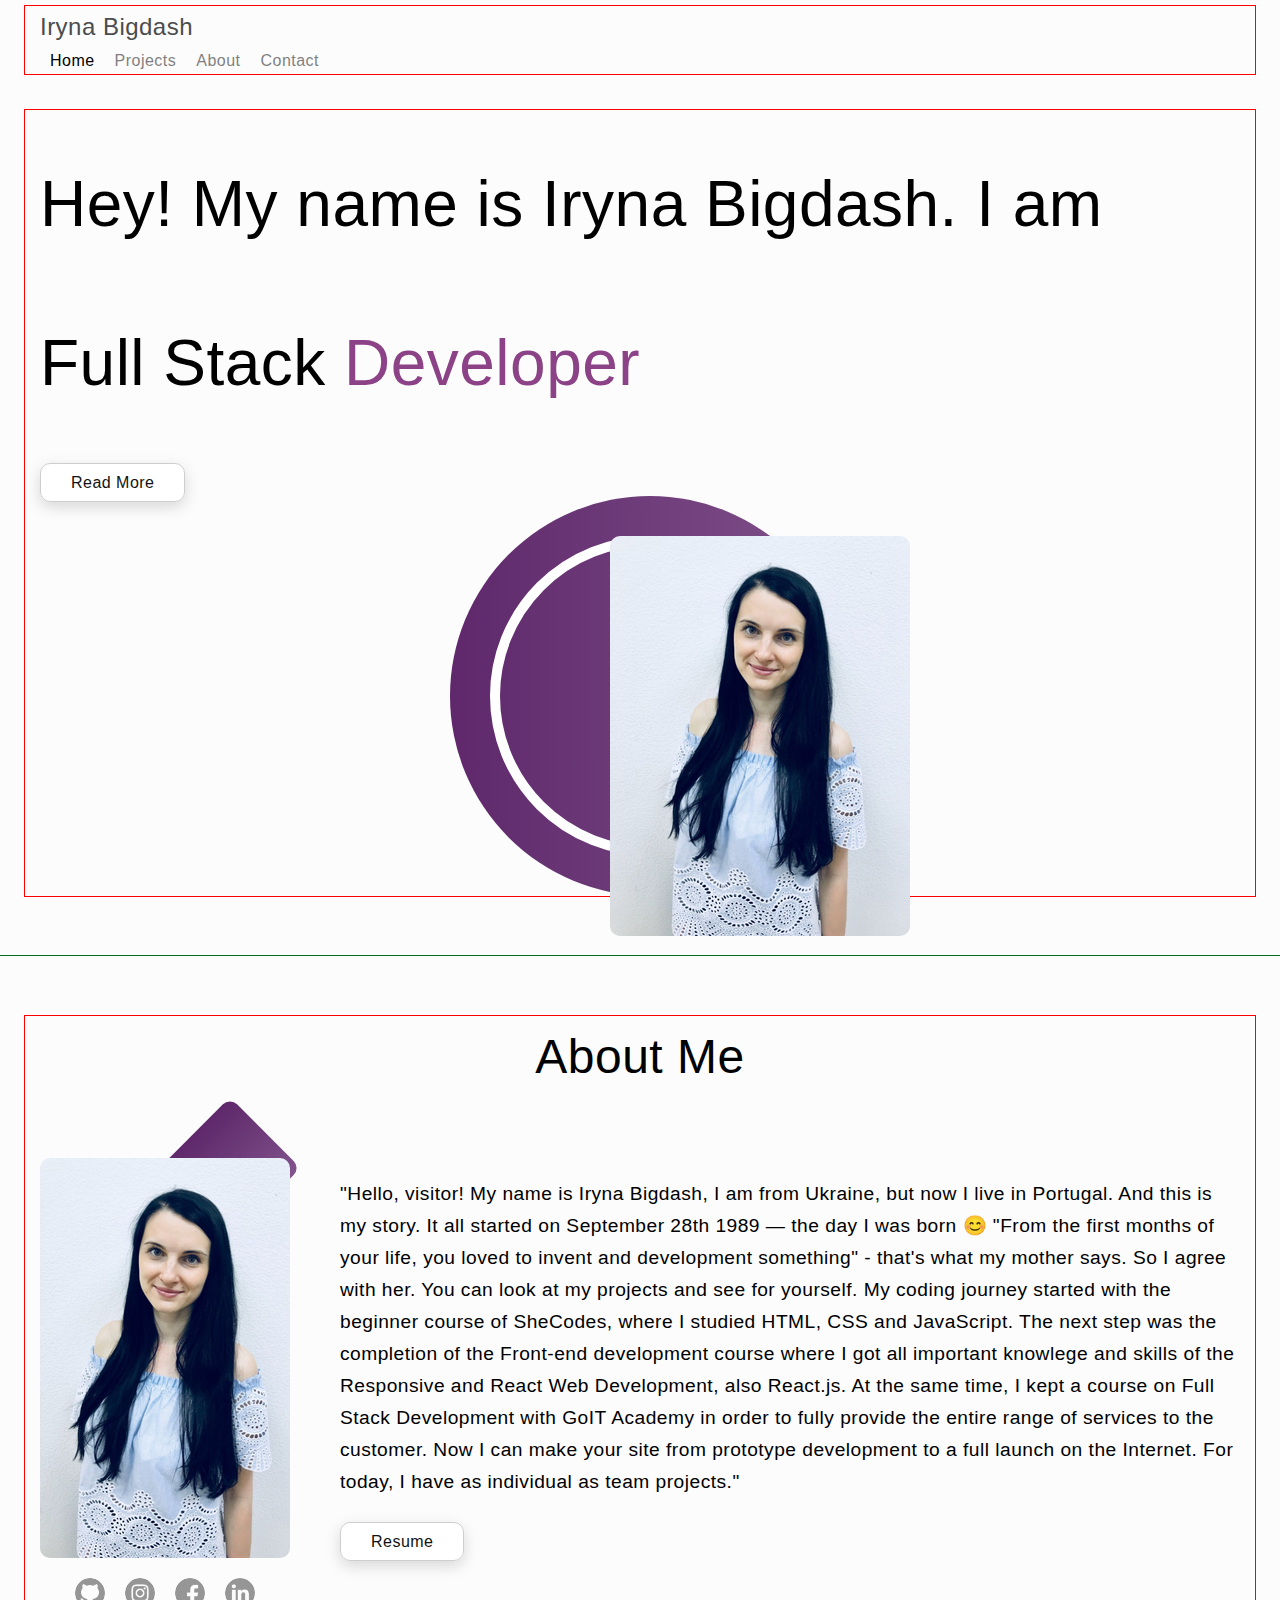
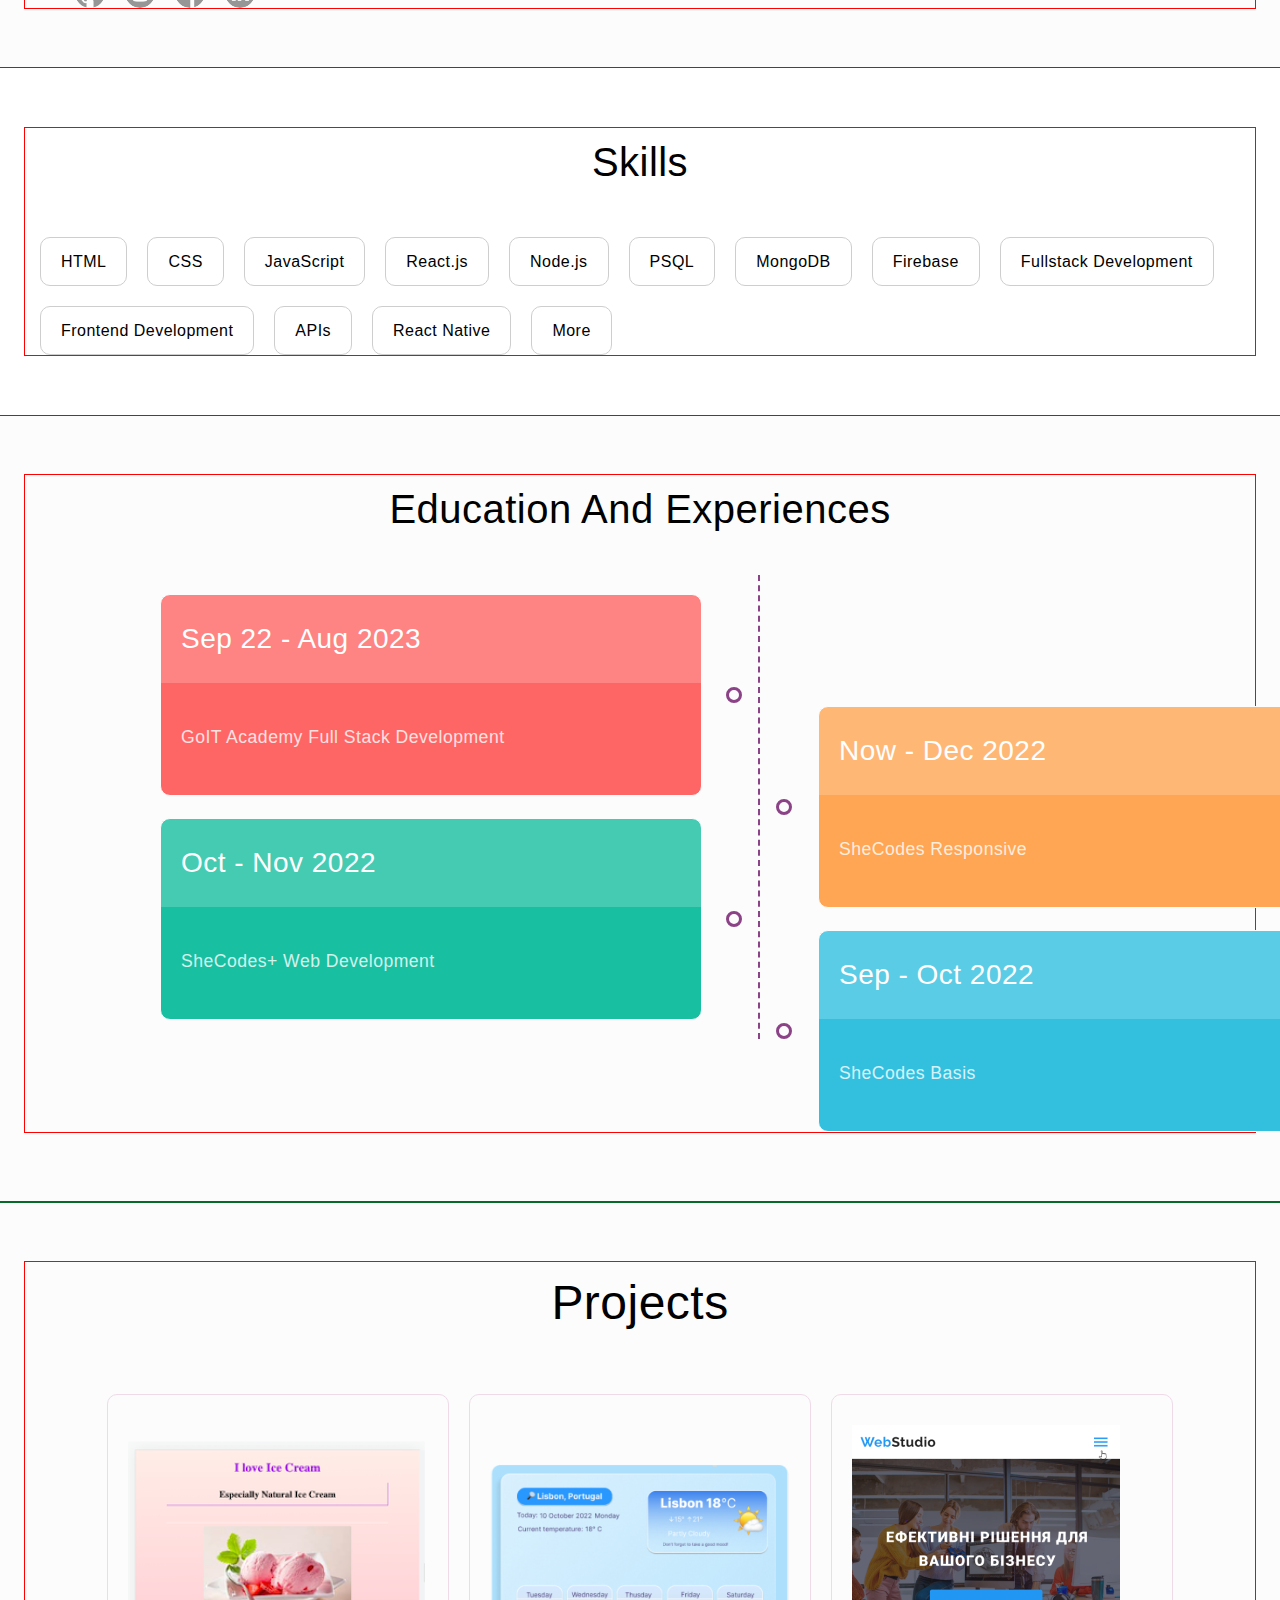
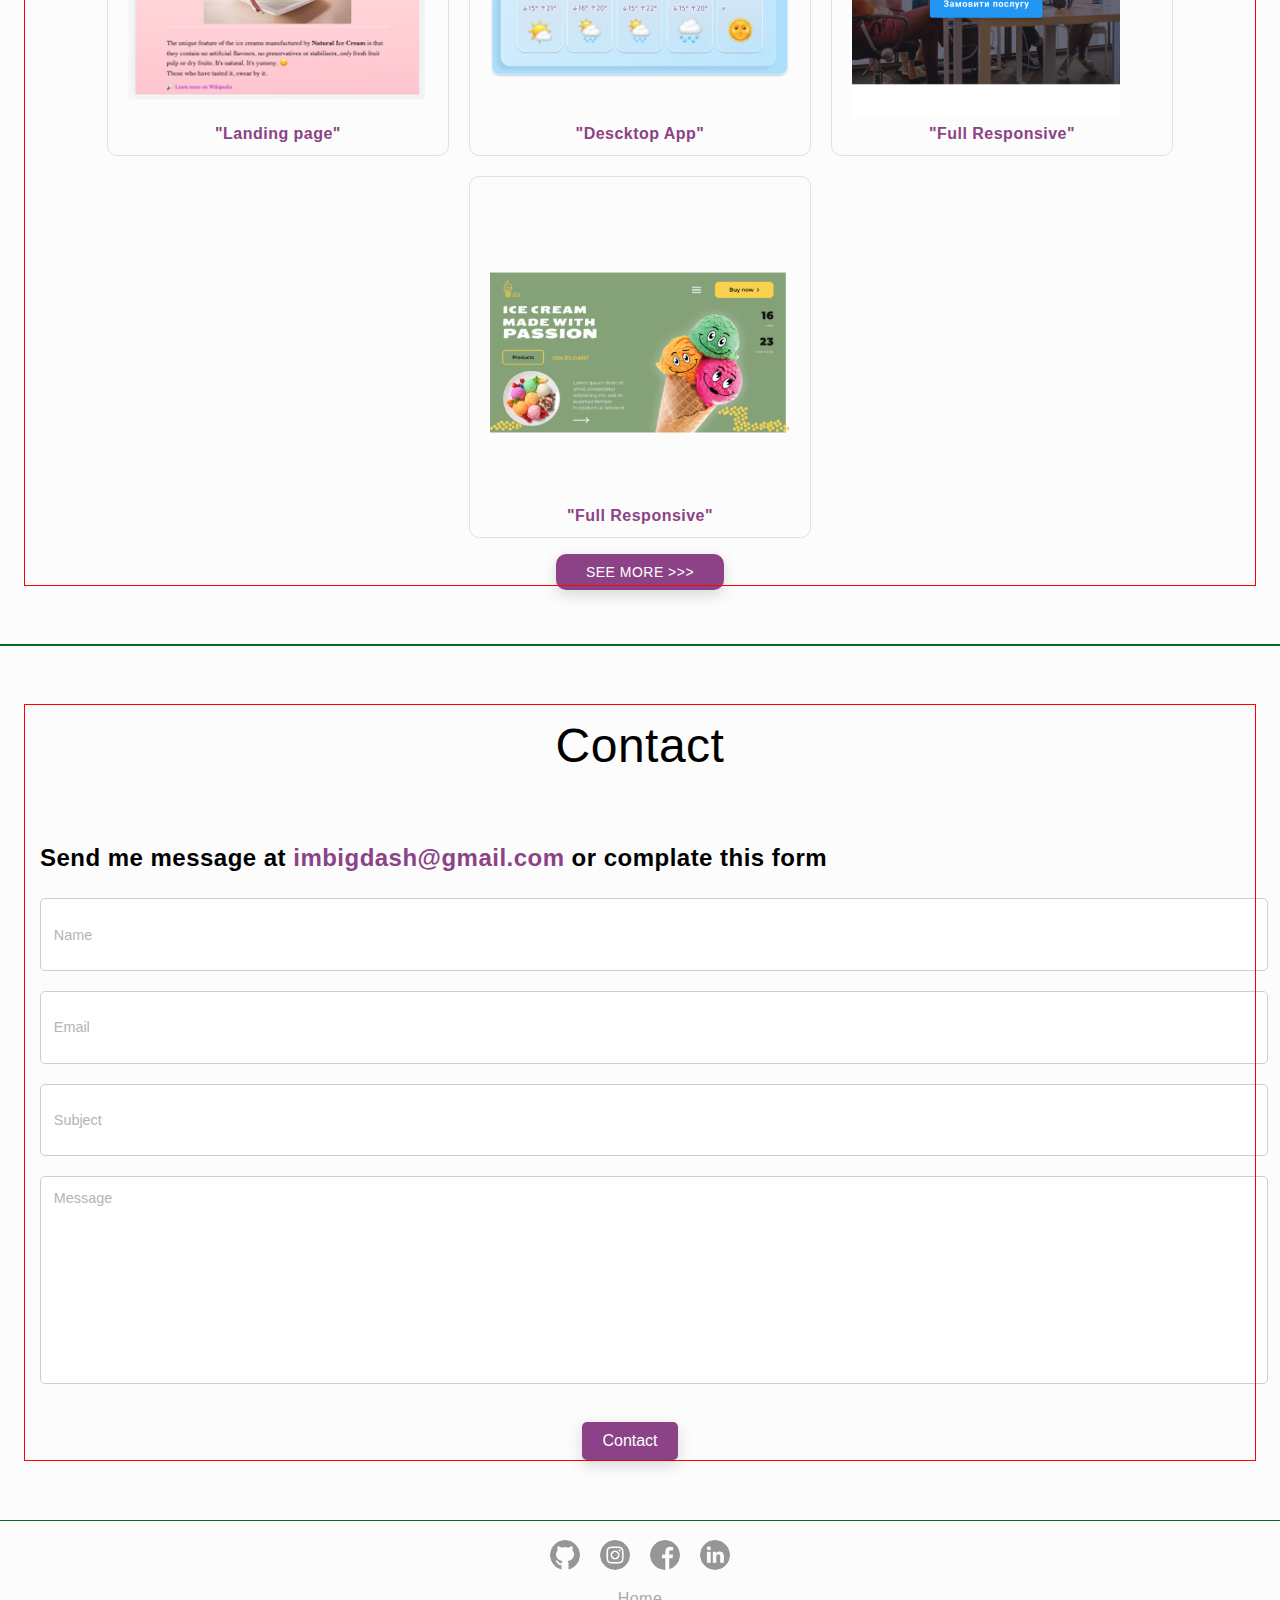
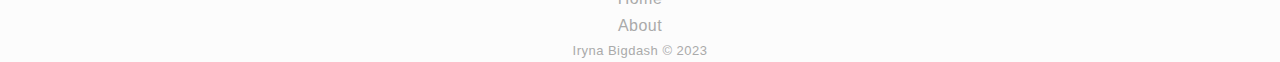
==== commit 601c2b88: "added adaptive" ====
--- a/index.html
+++ b/index.html
@@ -16,8 +16,9 @@
     <link rel="stylesheet" href="./src/style.css" />
 
 </head>
-<header class="header" id="home-section">
+<header class="page-header" id="home-section">
     <nav class="navbar">
+        <div class="container">
         <a href="#" class="logo">Iryna Bigdash</a>
         <ul class="nav-links-container">
             <li class="nav-link"><a href="#home-section" class="links active">home</a></li>
@@ -25,7 +26,10 @@
             <li class="nav-link"><a href="#about-section" class="links">about</a></li>
             <li class="nav-link"><a href="#contact-section" class="links">contact</a></li>
         </ul>
+    </div>
     </nav>
+
+        <div class="container d-block d-lg-flex hero justify-content-between">
     <div class="content">
         <h1 class="header-heading">Hey! My name is Iryna Bigdash. I am
             <span class="brand-name">full stack<span></span> <span>developer</span></span>
@@ -38,13 +42,15 @@
         <img src="./image/foto.png" class="header-img" alt="My photo">
 
     </div>
+    <div>
 </header>
 <main>
     <!-- about section -->
     <section id="about-section">
+        <div class="container">
         <h1 class="heading">about me</h1>
         <!-- about -->
-        <div class="about-container">
+        <div class="about-container d-block d-lg-flex">
             <div class="image-container">
                 <div class="square"></div>
                 <img src="./image/foto.png" class="about-img" alt="foto Bigdash Irina">
@@ -76,12 +82,14 @@
                     have as individual as team projects."
                 </p>
                 <a href="https://taupe-custard-ab0ec6.netlify.app/" class="btn btn-info">resume</a>
-                <a href="#" class="btn btn-info">see CV</a>
-            </div>
-        </div>
+                <!-- <a href="#" class="btn btn-info">see CV</a> -->
+            </div>
+        </div>
+    </div>
     </section>
     <!-- skills part -->
     <section class="skill-section">
+        <div class="container">
         <h2 class="sub-heading">skills</h2>
 
         <div class="skills">
@@ -99,7 +107,10 @@
             <p class="skill-name">React Native</p>
             <p class="skill-name">More</p>
         </div>
-
+        </div>
+    </section>
+<section class="education">
+  <div class="container">
         <!-- time line -->
         <h2 class="sub-heading">education and experiences</h2>
         <div class="timeline-container">
@@ -129,16 +140,18 @@
             </div>
             <!-- +4 more cards. -->
         </div>
-    </section>
-    <section id="project-section">
+    </div>
+    </section>
+    <section class="project-section" id="project-section">
+        <div class="container">
         <h1 class="heading">Projects</h1>
 
-        <div class="filter">
+        <!-- <div class="filter">
             <button class="btn filter-btn active">all</button>
             <button class="btn filter-btn">css</button>
             <button class="btn filter-btn">javascript</button>
             <button class="btn filter-btn">fullstack</button>
-        </div>
+        </div> -->
         <!--  project cards -->
         <ul class="card-list d-block d-md-flex">
             <!-- project-1 -->
@@ -183,12 +196,13 @@
 
 
         <a href="./works.html" class="link-works" type="button">see more >>></a>
+    </div>
     </section>
     <section id="contact-section">
+        <div class="container">
         <h1 class="heading">contact</h1>
         <h2 class="contact-section-subheading">Send me message at <a href="mailto:imbigdash@gmail.com"
                 class="mail-link">imbigdash@gmail.com</a> or complate this form</h2>
-        <h2>sen me message at</h2>
         <div class="modal-form-container">
             <form action="#" class="form modal-form" data-netlify="true" id="form">
                 <input type="text" placeholder="name">
@@ -197,6 +211,7 @@
                 <textarea placeholder="message"></textarea>
                 <button class="contact-btn modal-form-btn btn">contact</button>
             </form>
+        </div>
         </div>
     </section>
 </main>
@@ -214,12 +229,11 @@
 </div>
     <ul class="list-inline">
         <li class="list-inline-item"><a href="./index.html#home-section">Home</a></li>
-        <li class="list-inline-item"><a href="#">Services</a></li>
         <li class="list-inline-item"><a href="./index.html#about-section">About</a></li>
     </ul>
-    <p class="copyright">Iryna Bigdash © 2022</p>
+    <p class="copyright">Iryna Bigdash © 2023</p>
 </footer>
-<script src="./src/app.js"></script>
+<!-- <script src="./src/app.js"></script> -->
 <script src="./src/project.js"></script>
 <script src="./src/form.js"></script>
 </body>
--- a/src/style.css
+++ b/src/style.css
@@ -6,41 +6,83 @@
 
   --main-text:'Roboto', sans-serif;
 }
-
-*{
+.container {
+  outline: 1px solid red;
+}
+
+/* *{
   margin: 0;
   padding: 0;
   box-sizing: border-box;
-}
+} */
 
 body{
-  margin: auto;
-  padding: 60px;
-  width: 100%;
+  font-size: 16px;
+  line-height: 1.71;
+  letter-spacing: 0.03em;
+  margin: 0;
+  padding-top: 100px;
   position: relative;
   background-color: var(--main-bgr-color);
   font-family: var(--main-text);
-}
-ul,
+
+}
+section {
+  outline: 1px solid rgb(4, 107, 40);
+  padding: 60px 0;
+}
+
+img {
+  display: block;
+  width: 100%;
+  height: auto;
+}
+
 h1,
 h2,
 h3,
 h4,
+h5,
+h6,
 p,
-li,
+ul {
+  margin-top: 0;
+  margin-bottom: 0;
+}
+
+ul {
+  list-style: none;
+  padding-left: 0;
+}
 a {
-  padding: 0;
-}
-
-@media screen and (max-width:450px) {
-  body {
-    padding: 40px;
-    text-align: center;
-  }
-}
+  text-decoration: none;
+}
+
+
+.container {
+  padding-left: 15px;
+  padding-right: 15px;
+  margin-right: auto;
+  margin-left: auto;
+ 
+@media screen and (min-width:480px) {
+  width: 480px;
+}
+@media screen and (min-width:768px) {
+  width: 768px;
+}
+@media screen and (min-width:1200px) {
+  width: 1200px;
+}
+}
+
 
 html{
   scroll-behavior: smooth;
+}
+
+.page-header {
+  padding-bottom: 60px;
 }
 
 ::selection{
@@ -52,11 +94,9 @@
 .navbar{
   position: fixed;
   top: 0;
-  left: 0;
   z-index: 3;
   width: 100%;
   height: 80px;
-  padding: 0 10vw;
   display: flex;
   justify-content: space-between;
   align-items: center;
@@ -78,7 +118,6 @@
 .links{
   text-decoration: none;
   color: #000;
-  margin: 0 5px;
   padding: 10px;
   text-transform: capitalize;
   font-size: 1rem;
@@ -92,29 +131,41 @@
 
 /* header */
 
-.header{
-  width: 100%;
-  height: 100vh;
-  padding: 0 10vw;
-  display: flex;
-  justify-content: space-between;
-  align-items: center;
-  gap: 50px;
+@media screen and (max-width:1199px) {
+  .hero {
+    text-align: center;
+  }
 }
 
 .header-heading{
+padding-top: 40px;
+  font-size: 2.5rem;
+  font-weight: 200;
+  margin-bottom: 50px;
+}
+@media screen and (min-width:768px) {
+.header-heading {
   font-size: 2.5rem;
   font-weight: 300;
   margin-bottom: 10px;
+  }
 }
 
 .header-heading .brand-name{
   display: block;
   text-transform: capitalize;
-  font-size: 5rem;
+  font-size: 4rem;
+  margin: 50px 0;
+  font-weight: 400;
+}
+@media screen and (min-width:768px) {
+  .header-heading {
+  font-size: 4rem;
   margin: 10px 0;
   font-weight: 400;
-}
+    }
+  }
+
 
 .brand-name span{
   color: var(--acsent-color);
@@ -156,6 +207,11 @@
   object-fit: cover;
   border-radius: 10px;
 }
+@media screen and (max-width:768px) {
+  .header-img {
+    display: none;}
+}
+
 
 .circle{
   width: 400px;
@@ -188,7 +244,10 @@
     100%{background-position:0% 50%}
 }
 
-
+@media screen and (max-width:768px) {
+  .circle {
+    display: none;}
+}
 
 .circle::before{
   content: '';
@@ -204,7 +263,6 @@
 
 #about-section{
   position: relative;
-  padding: 100px 10vw;
 }
 
 .heading{
@@ -212,23 +270,23 @@
   text-transform: capitalize;
   font-size: 3rem;
   font-weight: 300;
-  margin-bottom: 100px;
+  margin-bottom: 50px;
 }
 
 .about-container{
   width: 100%;
-  margin: 50px 0 100px;
-  display: flex;
-  gap: 100px;
+  display: flex;
+  gap: 50px;
 }
 
 .image-container{
-  width: 40%;
+  /* width: 40%; */
   position: relative;
 }
 
 .about-img{
   width: 70%;
+  width: 250px;
   height: 400px;
   display: block;
   object-fit: cover;
@@ -289,9 +347,9 @@
   opacity: 1;
 }
 
-.info{
+/* .info{
   width: 50%;
-}
+} */
 .btn-info:hover,
 .btn-info:focus {
 background-color: var(--acsent-color);
@@ -303,33 +361,32 @@
   font-size: 1.2rem;
   line-height: 2rem;
   margin: 30px 0;
+  width: 100%;
 }
 
 /* skills */
 
 .sub-heading{
+  text-align: center;
   font-size: 2.5rem;
   font-weight: 300;
-  margin: 40px 0;
-  text-transform: capitalize;
+margin-bottom: 40px;
+text-transform: capitalize;
 }
 .skill-section {
   position: relative;
-  padding: 100px 10vw;
   background: var(--waite-color);
+  text-align: center;
 }
 
 .skills{
   display: flex;
   flex-wrap: wrap;
   gap: 20px;
-  margin-bottom: 60px;
-
 }
 
 .skill-name{
   padding: 10px 20px;
-  background: var(--waite-color);
   border: 1px solid #cecece;
   cursor: pointer;
   transition: .2s;
@@ -348,11 +405,17 @@
   position: relative;
 }
 
-.card-container{
-  width: 100%;
-  padding: 0 10%;
-  margin-top: -100px;
+.card-container {
+  width: 100%;
   margin-bottom: 10px;
+}
+
+@media screen and (min-width:450px) {
+  .card-container {
+    width: 100%;
+    padding: 0 10%;
+    margin-top: -100px;
+}
 }
 
 .card{
@@ -390,6 +453,9 @@
 
 .card-container:nth-child(even) .card{
   margin-left: auto;
+}
+.card:hover {
+  z-index: 1;
 }
 
 .card-title{
@@ -435,20 +501,13 @@
   left: -8%;
 }
 
-/* project section */
-
-#project-section{
-  position: relative;
-  margin: 50px 0;
-  padding: 0 10vw;
-}
 .wite-line {
   height: 50px;
   margin-bottom: 50px;
   background:var(--waite-color);
 }
 
-.filter{
+/* .filter{
   display: flex;
   justify-content: center;
   gap: 20px;
@@ -463,33 +522,28 @@
 .filter-btn.active{
   background: var(--acsent-color);
   color: var(--waite-color);
+} */
+.project-section {
+  text-align: center;
 }
 
 .project-container{
-  width: 100%;
-  display: flex;
+  display: inline-flex;
   flex-wrap: wrap;
-  gap: 10px;
+  gap: 5px;
   position: relative;
   justify-content: center;
 }
 .project-card{
   width: 220px;
   height: 200px;
-  overflow: hidden;
   display: flex;
   background: #ebebeb;
   transition: .5s;
   border-radius: 5px;
-  position: relative;
-}
-.project-image{
-  width: 100%;
-  height: 100%;
-  object-fit: cover;
-}
+}
+
 .project-card-title {
-  text-align: center;
   color: var(--acsent-color);
   margin-bottom: 10px;
 }
@@ -503,18 +557,12 @@
 }
 
 /* contact section */
-
-#contact-section{
-  margin: 100px 0;
-  padding: 0 10vw;
-}
 .modal-form-container {
   text-align: center;
 }
 
 .form{
   width: 100%;
-  margin-top: -50px;
 }
 
 input, textarea{
@@ -528,7 +576,6 @@
   margin: 10px 0;
   outline: none;
 }
-
 ::placeholder{
   color: #b4b4b4;
   text-transform: capitalize;
@@ -558,27 +605,28 @@
 
 }
 .contact-section-subheading {
-  font-size: 18px;
-  margin-bottom: 20px;
+  margin-bottom: 10px;
 }
 /* Progects section */
 .card-list {
 list-style: none;
-margin-bottom: 30px;
+margin-bottom: 20px;
 display: flex;
-gap: 30px;
-}
-@media screen and (max-width:1199px) {
+flex-wrap: wrap;
+justify-content: center;
+gap: 20px;
+}
+@media screen and (min-width:1199px) {
   .card-list {
   flex-wrap: wrap;
   }
 }
 .card-item {
+  display: inline-block;
   width: 300px;
   height: 320px;
   padding: 20px;
   border-radius: 10px;
-  margin-bottom: 30px;
   border: 1px solid #efdae8;
 }
 .card-item:hover,
@@ -630,16 +678,19 @@
   }
  
   /* Works page */
+  .works-section {
+    padding: 0;
+  }
   .work-item {
-    display: flex;
-  }
-  .works-section {
-    padding: 100px 0;
+    display: inline-flex;
+  }
+  .card-img {
+    display: inline-block;
   }
   .works-main-title {
    text-align: center;
    color: #5e286a;
-   margin-bottom: 100px;
+   margin: 40px 0;
   }
 .works-flex-container {
   list-style: none;
@@ -666,28 +717,13 @@
 
 /* Footer */
 .footer-basic {
-  padding:40px 0;
+  text-align:center;
+  color:#aaa;
   background-color:var(--waite-color)fff;
   color:var(--secondary-text-color);
 }
-
-.footer-basic ul {
-  padding:0;
-  list-style:none;
-  text-align:center;
-  font-size:18px;
-  line-height:1.6;
-  margin-bottom:0;
-}
-
-.footer-basic li {
-  padding:0 10px;
-}
-
-.footer-basic ul a {
-  color:inherit;
-  text-decoration:none;
-  opacity:0.8;
+.footer-basic a {
+  color: #aaa;
 }
 
 .footer-basic ul a:hover {
@@ -695,20 +731,14 @@
 }
 
 .footer-basic .social {
-  text-align:center;
-  padding-bottom:25px;
+  margin-bottom: 15px;
 }
 
 .footer-basic .social > a {
-  font-size:24px;
   width:40px;
   height:40px;
-  line-height:40px;
-  display:inline-block;
-  text-align:center;
   border-radius:50%;
   border:1px solid #ccc;
-  margin:0 8px;
   color:inherit;
   opacity:0.75;
 }
@@ -717,10 +747,8 @@
   opacity:0.9;
 }
 
-.footer-basic .copyright {
-  margin-top:15px;
-  text-align:center;
+.copyright {
   font-size:13px;
-  color:#aaa;
-  margin-bottom:0;
-}
+  color: #aaa;
+  
+}
